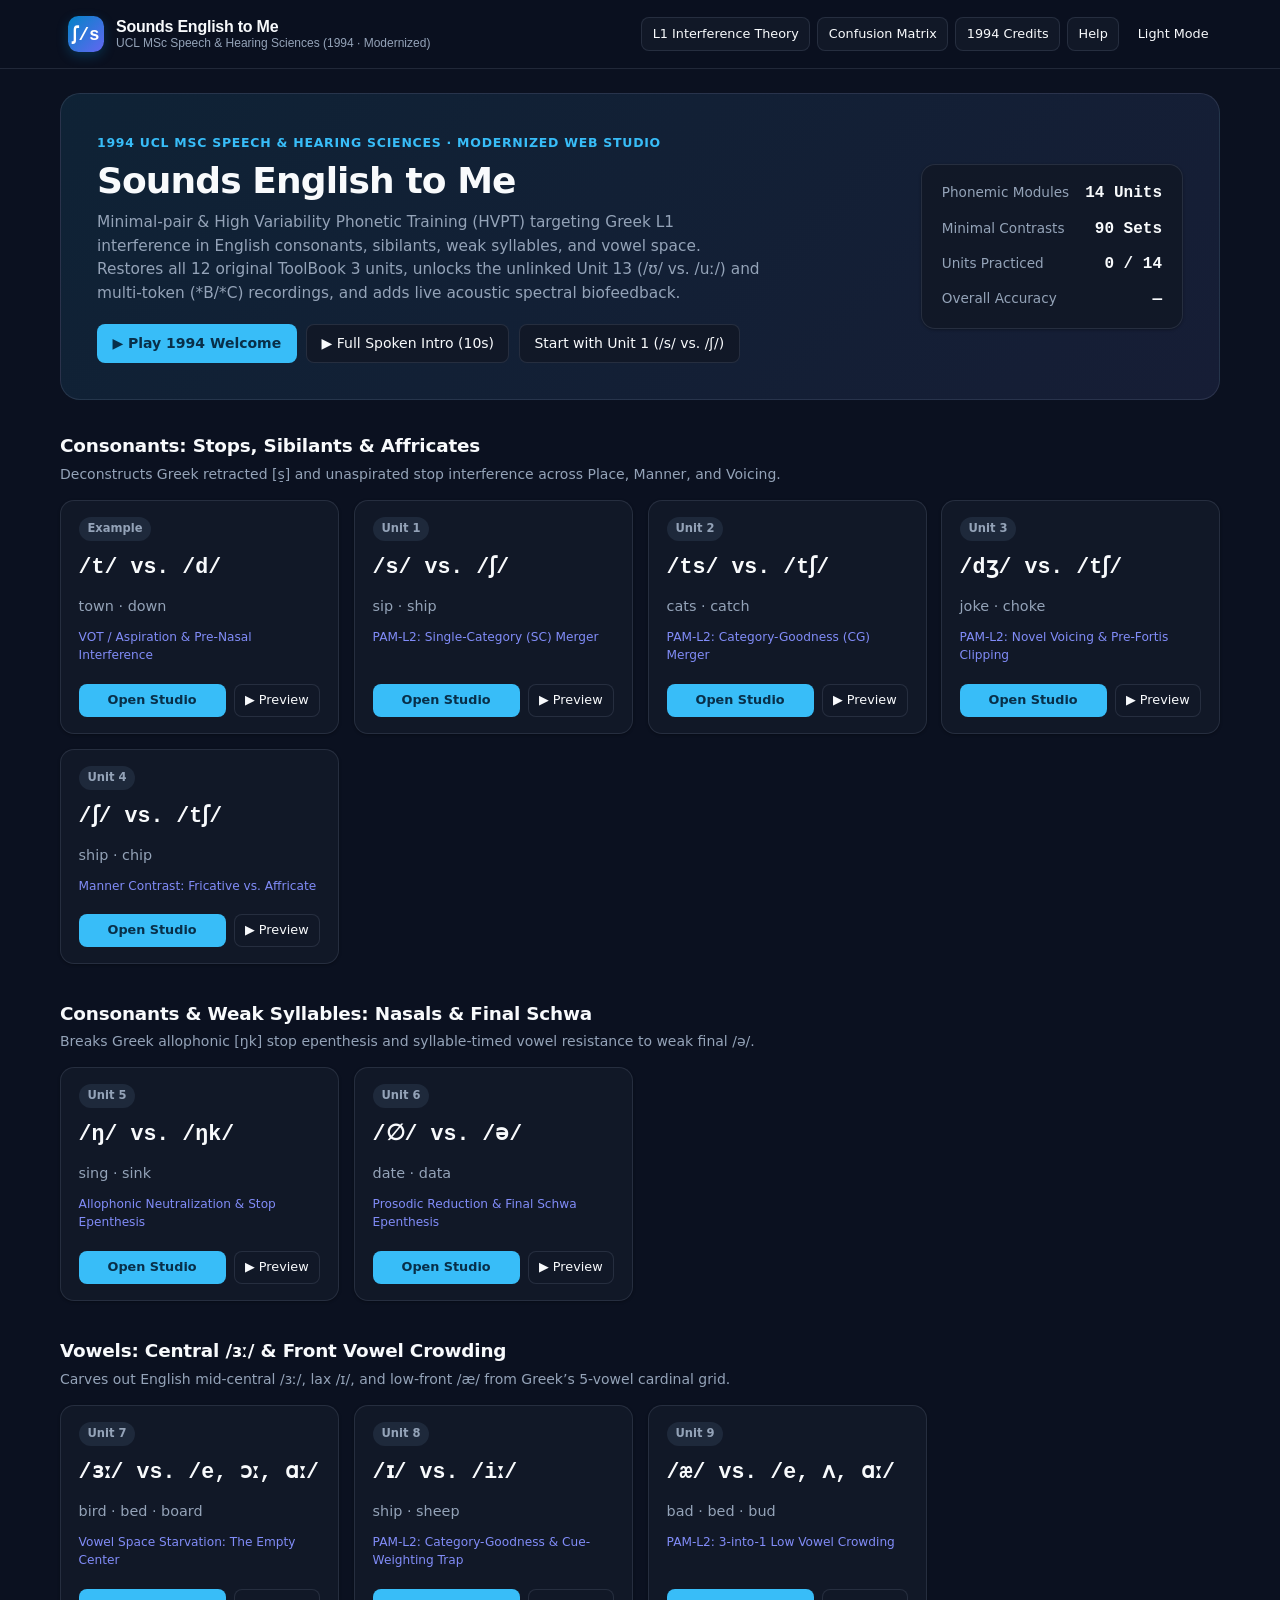
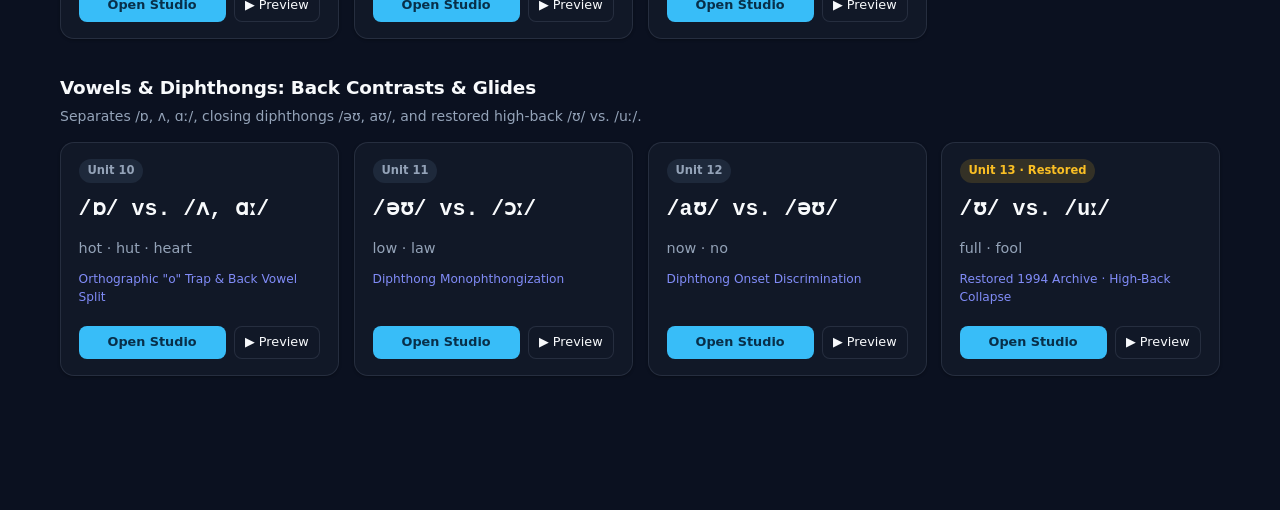
==== index.html @ 817ce09b "Initial commit: Modernize 1994 Sounds English to Me ToolBook 3 app" ====
<!DOCTYPE html>
<html lang="en" data-theme="dark">
<head>
  <meta charset="UTF-8" />
  <meta name="viewport" content="width=device-width, initial-scale=1.0" />
  <title>Sounds English to Me — Phonetic Minimal-Pair Studio</title>
  <meta
    name="description"
    content="Modernized 1994 UCL MSc Speech & Hearing Sciences minimal-pair phonetic training app for Greek learners of English, featuring HVPT drills and live spectral biofeedback."
  />
  <meta name="theme-color" content="#0b1120" />
  <link rel="manifest" href="./manifest.webmanifest" />
  <link rel="stylesheet" href="./styles.css" />
</head>
<body>
  <header class="app-header">
    <div class="header-inner">
      <button class="brand-btn" id="btn-home" title="Return to Contents">
        <span class="brand-mark" aria-hidden="true">ʃ/s</span>
        <span>
          <span class="brand-title">Sounds English to Me</span>
          <span class="brand-sub">UCL MSc Speech &amp; Hearing Sciences (1994 · Modernized)</span>
        </span>
      </button>

      <nav class="header-actions" aria-label="Application utilities">
        <button class="btn btn-sm" id="btn-open-theory">L1 Interference Theory</button>
        <button class="btn btn-sm" id="btn-open-stats">Confusion Matrix</button>
        <button class="btn btn-sm" id="btn-open-credits">1994 Credits</button>
        <button class="btn btn-sm" id="btn-open-help">Help</button>
        <button class="btn btn-sm btn-ghost" id="btn-theme">Light Mode</button>
      </nav>
    </div>
  </header>

  <main id="app-main" class="main-shell" tabindex="-1"></main>

  <div id="live-announcer" class="sr-only" aria-live="polite"></div>

  <aside id="coach-toast" class="coach-toast" hidden aria-live="polite">
    <div id="coach-toast-text"></div>
    <button class="btn btn-sm btn-ghost" id="btn-dismiss-coach" aria-label="Dismiss tip">✕</button>
  </aside>

  <!-- 1994 Credits & Provenance Dialog -->
  <dialog id="credits-dialog" class="app-dialog" aria-labelledby="credits-title">
    <div class="dialog-head">
      <h2 id="credits-title">1994 Credits &amp; UCL MSc Provenance</h2>
      <form method="dialog">
        <button class="btn btn-sm btn-ghost" aria-label="Close credits">✕ Close</button>
      </form>
    </div>
    <div class="dialog-body" id="credits-content"></div>
  </dialog>

  <!-- L1 Greek Interference & HVPT Theory Dialog -->
  <dialog id="theory-dialog" class="app-dialog" aria-labelledby="theory-title">
    <div class="dialog-head">
      <h2 id="theory-title">Mother Tongue (L1) Interference &amp; HVPT Theory</h2>
      <form method="dialog">
        <button class="btn btn-sm btn-ghost" aria-label="Close theory guide">✕ Close</button>
      </form>
    </div>
    <div class="dialog-body">
      <p style="margin:0;">
        Adult L2 learners perceive foreign speech through the phonological grid of their native language (L1).
        Modern Greek has a symmetrical <strong>5-vowel system (/i, e, a, o, u/)</strong> and <strong>15 consonants</strong>,
        whereas Southern British English (RP) has <strong>20 vowels and 24 consonants</strong>.
      </p>

      <div class="interference-box is-trap">
        <h4>1. Single-Category Merger: Why Greek Merges "Sea" and "She" (PAM-L2)</h4>
        <p>
          Standard Modern Greek has no postalveolar /ʃ/. Because Greek /s/ has no postalveolar competitor,
          it is articulated as a retracted [s̠] with a spectral peak around 4.2–5.5 kHz—sitting right in the
          acoustic middle between sharp English /s/ (6–8 kHz) and lip-rounded /ʃ/ (2.5–3.8 kHz).
          Both English sounds fall inside one Greek perceptual magnet.
        </p>
      </div>

      <div class="interference-box">
        <h4>2. Vowel Space Starvation &amp; "Empty Center"</h4>
        <p>
          Greek lacks central vowels (/ɜː, ə, ʌ/), tense/lax pairs (/ɪ–iː/, /ʊ–uː/), and open-front /æ/.
          English /ɜː/ ("bird") scatters toward Greek /e, o, a/, while /æ, ʌ, ɑː/ crowd into Greek /a/.
        </p>
      </div>

      <div class="interference-box is-tip">
        <h4>3. How This Modern Studio Breaks L1 Magnets (SLM-r &amp; HVPT)</h4>
        <p>
          <strong>Cross-Token Testing:</strong> Uses alternate 1994 recordings (*B.WAV, *C.WAV) so you learn
          abstract phoneme categories rather than memorizing one audio clip.<br />
          <strong>Immediate Contrastive Replay:</strong> Mistakes trigger side-by-side playback within echoic memory.<br />
          <strong>Spectral Biofeedback:</strong> Real-time FFT &amp; spectral centroid metering lets your eyes see
          acoustic cues (like 3 kHz vs. 7 kHz sibilants) while your ear recalibrates.
        </p>
      </div>
    </div>
  </dialog>

  <!-- Confusion Matrix & Progress Dialog -->
  <dialog id="stats-dialog" class="app-dialog" aria-labelledby="stats-title">
    <div class="dialog-head">
      <h2 id="stats-title">Perceptual Confusion Matrix &amp; Progress</h2>
      <div style="display:flex; gap:0.5rem;">
        <button class="btn btn-sm" id="btn-reset-stats">Reset Stats</button>
        <form method="dialog">
          <button class="btn btn-sm btn-ghost" aria-label="Close stats">✕ Close</button>
        </form>
      </div>
    </div>
    <div class="dialog-body" id="stats-body"></div>
  </dialog>

  <!-- Help Dialog -->
  <dialog id="help-dialog" class="app-dialog" aria-labelledby="help-title">
    <div class="dialog-head">
      <h2 id="help-title">How to Use This Studio</h2>
      <form method="dialog">
        <button class="btn btn-sm btn-ghost" aria-label="Close help">✕ Close</button>
      </form>
    </div>
    <div class="dialog-body">
      <p style="margin:0;">
        In the original 1994 ToolBook 3 guide: <em>"Click on any WORD button to listen to it or on a PLUS (+) button to hear a pair of words. Try to repeat what you are hearing."</em>
      </p>
      <ul style="margin:0; padding-left:1.25rem; display:grid; gap:0.4rem; font-size:0.9rem;">
        <li><strong>1. Explore &amp; Contrast:</strong> Listen to individual words, click <strong>+</strong> for immediate minimal-pair playback, and inspect <em>Token B / Token C</em> alternate recordings where available.</li>
        <li><strong>2. Identification Test:</strong> Hear a target word and click the matching word (shortcuts: <kbd>1</kbd>, <kbd>2</kbd>, <kbd>3</kbd>, and <kbd>R</kbd> to replay).</li>
        <li><strong>3. AX Same / Different:</strong> Judge whether two tokens belong to the same phonemic word or contrasting words (shortcuts: <kbd>1</kbd>/<kbd>S</kbd> for Same, <kbd>2</kbd>/<kbd>D</kbd> for Different).</li>
        <li><strong>4. Record &amp; Compare:</strong> Record your own pronunciation and compare it on the Spectrum Meter and via sequential <em>Native → You → Native</em> playback.</li>
      </ul>
      <div>
        <button class="btn btn-sm" id="btn-play-okey">▶ Play 1994 Help "OK" Button (OKEY.WAV)</button>
      </div>
    </div>
  </dialog>

  <script type="module" src="./js/app.js"></script>
</body>
</html>
---- styles.css ----
/* ==========================================================================
   Sounds English to Me — Modern Phonetics & Speech Science Studio Stylesheet
   Applies GoogleChrome/modern-web-guidance primitives:
   - color-scheme + light-dark()
   - Native <dialog> & [popover] with @starting-style + allow-discrete
   - @container queries & :has() state selectors
   - View Transitions API
   ========================================================================== */

:root {
  color-scheme: dark light;

  --bg-canvas: light-dark(#f4f6fb, #0b1120);
  --bg-surface: light-dark(#ffffff, #111827);
  --bg-elevated: light-dark(#eef2f9, #1e293b);
  --bg-subtle: light-dark(#f8fafc, #0f172a);
  --border-subtle: light-dark(rgba(15, 23, 42, 0.10), rgba(148, 163, 184, 0.16));
  --border-strong: light-dark(rgba(15, 23, 42, 0.20), rgba(148, 163, 184, 0.30));

  --text-primary: light-dark(#0f172a, #f8fafc);
  --text-secondary: light-dark(#475569, #94a3b8);
  --text-muted: light-dark(#64748b, #64748b);

  --accent-primary: light-dark(#0284c7, #38bdf8);
  --accent-primary-soft: light-dark(rgba(2, 132, 199, 0.10), rgba(56, 189, 248, 0.14));
  --accent-secondary: light-dark(#6366f1, #818cf8);
  --accent-success: light-dark(#059669, #34d399);
  --accent-success-soft: light-dark(rgba(5, 150, 105, 0.12), rgba(52, 211, 153, 0.16));
  --accent-warn: light-dark(#d97706, #fbbf24);
  --accent-warn-soft: light-dark(rgba(217, 119, 6, 0.12), rgba(251, 191, 36, 0.15));
  --accent-danger: light-dark(#dc2626, #fb7185);
  --accent-danger-soft: light-dark(rgba(220, 38, 38, 0.12), rgba(251, 113, 133, 0.16));

  --radius-sm: 0.5rem;
  --radius-md: 0.875rem;
  --radius-lg: 1.25rem;
  --shadow-sm: 0 1px 3px light-dark(rgba(15, 23, 42, 0.06), rgba(0, 0, 0, 0.3));
  --shadow-md: 0 10px 30px -10px light-dark(rgba(15, 23, 42, 0.12), rgba(0, 0, 0, 0.5));

  --font-sans: 'Inter', 'Segoe UI', system-ui, -apple-system, sans-serif;
  --font-mono: 'JetBrains Mono', 'Cascadia Code', ui-monospace, monospace;
}

:root[data-theme='dark'] {
  color-scheme: dark;
}

:root[data-theme='light'] {
  color-scheme: light;
}

*,
*::before,
*::after {
  box-sizing: border-box;
}

html,
body {
  margin: 0;
  padding: 0;
  min-height: 100dvh;
  background: var(--bg-canvas);
  color: var(--text-primary);
  font-family: var(--font-sans);
  line-height: 1.55;
  -webkit-font-smoothing: antialiased;
}

/* View Transitions API */
@media (prefers-reduced-motion: no-preference) {
  ::view-transition-old(root) {
    animation: fade-out 160ms ease-out;
  }

  ::view-transition-new(root) {
    animation: fade-in 200ms ease-in;
  }
}

@keyframes fade-out {
  from {
    opacity: 1;
    transform: translateY(0);
  }

  to {
    opacity: 0;
    transform: translateY(4px);
  }
}

@keyframes fade-in {
  from {
    opacity: 0;
    transform: translateY(4px);
  }

  to {
    opacity: 1;
    transform: translateY(0);
  }
}

/* Top Application Header */
.app-header {
  position: sticky;
  top: 0;
  z-index: 20;
  backdrop-filter: blur(14px);
  background: light-dark(rgba(255, 255, 255, 0.85), rgba(11, 17, 32, 0.85));
  border-bottom: 1px solid var(--border-subtle);
}

.header-inner {
  max-width: 1200px;
  margin-inline: auto;
  padding: 0.75rem 1.25rem;
  display: flex;
  flex-wrap: wrap;
  align-items: center;
  justify-content: space-between;
  gap: 0.75rem;
}

.brand-btn {
  display: flex;
  align-items: center;
  gap: 0.75rem;
  background: none;
  border: none;
  padding: 0.25rem 0.5rem;
  border-radius: var(--radius-sm);
  color: inherit;
  cursor: pointer;
  text-align: left;
  transition: background-color 150ms ease;

  &:hover {
    background: var(--bg-elevated);
  }
}

.brand-mark {
  width: 2.25rem;
  height: 2.25rem;
  border-radius: 0.65rem;
  display: grid;
  place-items: center;
  font-family: var(--font-mono);
  font-weight: 700;
  font-size: 1.1rem;
  color: #fff;
  background: linear-gradient(135deg, #0284c7, #6366f1);
  box-shadow: 0 4px 12px rgba(2, 132, 199, 0.28);
}

.brand-title {
  display: block;
  font-size: 1rem;
  font-weight: 700;
  letter-spacing: -0.015em;
}

.brand-sub {
  display: block;
  font-size: 0.75rem;
  color: var(--text-secondary);
}

.header-actions {
  display: flex;
  flex-wrap: wrap;
  align-items: center;
  gap: 0.45rem;
}

/* Buttons */
.btn {
  display: inline-flex;
  align-items: center;
  justify-content: center;
  gap: 0.45rem;
  padding: 0.5rem 0.9rem;
  border-radius: var(--radius-sm);
  border: 1px solid var(--border-subtle);
  background: var(--bg-surface);
  color: var(--text-primary);
  font: inherit;
  font-size: 0.875rem;
  font-weight: 500;
  cursor: pointer;
  transition: background-color 140ms ease, border-color 140ms ease, transform 100ms ease;

  &:hover:not(:disabled) {
    background: var(--bg-elevated);
    border-color: var(--border-strong);
  }

  &:active:not(:disabled) {
    transform: translateY(1px);
  }

  &:disabled {
    opacity: 0.45;
    cursor: not-allowed;
  }

  &:focus-visible {
    outline: 2px solid var(--accent-primary);
    outline-offset: 2px;
  }
}

.btn-primary {
  background: var(--accent-primary);
  border-color: transparent;
  color: light-dark(#ffffff, #082f49);
  font-weight: 600;

  &:hover:not(:disabled) {
    background: light-dark(#0369a1, #7dd3fc);
    border-color: transparent;
  }
}

.btn-ghost {
  background: transparent;
  border-color: transparent;

  &:hover:not(:disabled) {
    background: var(--bg-elevated);
    border-color: var(--border-subtle);
  }
}

.btn-sm {
  padding: 0.35rem 0.65rem;
  font-size: 0.8rem;
}

.btn-pill {
  border-radius: 999px;
}

/* Main Container */
.main-shell {
  max-width: 1200px;
  margin-inline: auto;
  padding: 1.5rem 1.25rem 4rem;
}

/* Hero Banner on Contents View */
.hero-card {
  background: linear-gradient(135deg,
      light-dark(rgba(2, 132, 199, 0.08), rgba(56, 189, 248, 0.10)),
      light-dark(rgba(99, 102, 241, 0.08), rgba(129, 140, 248, 0.10)));
  border: 1px solid var(--border-subtle);
  border-radius: var(--radius-lg);
  padding: clamp(1.25rem, 3vw, 2.25rem);
  margin-bottom: 2rem;
  display: grid;
  grid-template-columns: 1fr auto;
  gap: 1.5rem;
  align-items: center;

  @media (max-width: 780px) {
    grid-template-columns: 1fr;
  }
}

.hero-eyebrow {
  display: inline-flex;
  align-items: center;
  gap: 0.5rem;
  font-size: 0.78rem;
  font-weight: 600;
  text-transform: uppercase;
  letter-spacing: 0.06em;
  color: var(--accent-primary);
  margin-bottom: 0.5rem;
}

.hero-title {
  margin: 0 0 0.5rem;
  font-size: clamp(1.5rem, 3vw, 2.25rem);
  line-height: 1.18;
  letter-spacing: -0.025em;
}

.hero-desc {
  margin: 0 0 1.1rem;
  color: var(--text-secondary);
  max-width: 68ch;
  font-size: 0.96rem;
}

.hero-controls {
  display: flex;
  flex-wrap: wrap;
  gap: 0.6rem;
}

.hero-stats-box {
  background: var(--bg-surface);
  border: 1px solid var(--border-subtle);
  border-radius: var(--radius-md);
  padding: 1rem 1.25rem;
  min-width: 220px;
  display: grid;
  gap: 0.65rem;
  box-shadow: var(--shadow-sm);
}

.stat-line {
  display: flex;
  justify-content: space-between;
  align-items: baseline;
  gap: 1rem;
  font-size: 0.85rem;
  color: var(--text-secondary);

  strong {
    font-family: var(--font-mono);
    font-size: 1rem;
    color: var(--text-primary);
  }
}

/* Category Sections & Unit Cards (@container) */
.category-section {
  margin-bottom: 2.25rem;
}

.category-header {
  margin-bottom: 0.9rem;

  h2 {
    margin: 0 0 0.2rem;
    font-size: 1.15rem;
    letter-spacing: -0.01em;
  }

  p {
    margin: 0;
    font-size: 0.875rem;
    color: var(--text-secondary);
  }
}

.unit-grid {
  display: grid;
  grid-template-columns: repeat(auto-fill, minmax(265px, 1fr));
  gap: 0.95rem;
}

.unit-card {
  container-type: inline-size;
  background: var(--bg-surface);
  border: 1px solid var(--border-subtle);
  border-radius: var(--radius-md);
  padding: 1rem 1.1rem;
  display: flex;
  flex-direction: column;
  gap: 0.65rem;
  box-shadow: var(--shadow-sm);
  transition: transform 140ms ease, border-color 140ms ease, box-shadow 140ms ease;

  &:hover {
    transform: translateY(-2px);
    border-color: var(--accent-primary);
    box-shadow: var(--shadow-md);
  }

  &:has(.is-playing) {
    border-color: var(--accent-primary);
    background: linear-gradient(180deg, var(--accent-primary-soft), var(--bg-surface));
  }
}

.unit-card-top {
  display: flex;
  justify-content: space-between;
  align-items: center;
  gap: 0.5rem;
}

.unit-badge {
  display: inline-flex;
  align-items: center;
  gap: 0.35rem;
  padding: 0.18rem 0.55rem;
  border-radius: 999px;
  font-size: 0.72rem;
  font-weight: 600;
  background: var(--bg-elevated);
  color: var(--text-secondary);
}

.unit-badge.is-restored {
  background: var(--accent-warn-soft);
  color: var(--accent-warn);
}

.unit-accuracy-pill {
  font-family: var(--font-mono);
  font-size: 0.72rem;
  font-weight: 600;
  color: var(--accent-success);
}

.unit-ipa {
  margin: 0;
  font-family: var(--font-mono);
  font-size: 1.35rem;
  font-weight: 700;
  color: var(--text-primary);
}

.unit-exemplar {
  margin: 0;
  font-size: 0.9rem;
  color: var(--text-secondary);
}

.unit-pam {
  margin: 0;
  font-size: 0.76rem;
  color: var(--accent-secondary);
  font-weight: 500;
}

.unit-card-actions {
  margin-top: auto;
  padding-top: 0.5rem;
  display: flex;
  gap: 0.5rem;
}

.unit-card-actions .btn:first-child {
  flex: 1;
}

/* ==========================================================================
   Unit Practice Studio View
   ========================================================================== */

.studio-topbar {
  display: flex;
  flex-wrap: wrap;
  align-items: center;
  justify-content: space-between;
  gap: 0.75rem;
  margin-bottom: 1.25rem;
}

.studio-nav-group {
  display: flex;
  align-items: center;
  gap: 0.5rem;
}

.studio-header-card {
  background: var(--bg-surface);
  border: 1px solid var(--border-subtle);
  border-radius: var(--radius-lg);
  padding: 1.25rem 1.4rem;
  margin-bottom: 1.25rem;
  box-shadow: var(--shadow-sm);
}

.studio-title-row {
  display: flex;
  flex-wrap: wrap;
  align-items: center;
  justify-content: space-between;
  gap: 1rem;
  margin-bottom: 0.9rem;
}

.studio-title {
  margin: 0;
  font-size: clamp(1.35rem, 2.5vw, 1.85rem);
  display: flex;
  flex-wrap: wrap;
  align-items: center;
  gap: 0.65rem;

  .ipa-title {
    font-family: var(--font-mono);
    color: var(--accent-primary);
  }
}

.phoneme-pills {
  display: flex;
  flex-wrap: wrap;
  gap: 0.55rem;
  margin-bottom: 1rem;
}

.phoneme-chip {
  display: inline-flex;
  align-items: center;
  gap: 0.5rem;
  padding: 0.45rem 0.8rem;
  border-radius: var(--radius-sm);
  border: 1px solid var(--border-subtle);
  background: var(--bg-elevated);
  color: var(--text-primary);
  font: inherit;
  font-size: 0.84rem;
  cursor: pointer;

  &:hover {
    border-color: var(--accent-primary);
  }

  .chip-ipa {
    font-family: var(--font-mono);
    font-weight: 700;
    color: var(--accent-primary);
  }

  .chip-hz {
    font-family: var(--font-mono);
    font-size: 0.74rem;
    color: var(--text-secondary);
  }
}

/* L1 Greek Interference Coaching Drawer */
.interference-panel {
  border-top: 1px solid var(--border-subtle);
  padding-top: 0.9rem;
  display: grid;
  grid-template-columns: repeat(auto-fit, minmax(240px, 1fr));
  gap: 0.85rem;
}

.interference-box {
  background: var(--bg-subtle);
  border: 1px solid var(--border-subtle);
  border-radius: var(--radius-sm);
  padding: 0.75rem 0.9rem;

  h4 {
    margin: 0 0 0.25rem;
    font-size: 0.75rem;
    text-transform: uppercase;
    letter-spacing: 0.05em;
    color: var(--accent-primary);
  }

  p {
    margin: 0;
    font-size: 0.85rem;
    color: var(--text-secondary);
  }
}

.interference-box.is-tip h4 {
  color: var(--accent-success);
}

.interference-box.is-trap h4 {
  color: var(--accent-warn);
}

/* Mode Tabs */
.mode-tabs {
  display: flex;
  flex-wrap: wrap;
  gap: 0.45rem;
  margin-bottom: 1.25rem;
  padding: 0.35rem;
  background: var(--bg-surface);
  border: 1px solid var(--border-subtle);
  border-radius: var(--radius-md);
}

.mode-tab {
  flex: 1 1 160px;
  padding: 0.6rem 0.9rem;
  border: none;
  border-radius: var(--radius-sm);
  background: transparent;
  color: var(--text-secondary);
  font: inherit;
  font-size: 0.88rem;
  font-weight: 600;
  cursor: pointer;
  display: inline-flex;
  align-items: center;
  justify-content: center;
  gap: 0.45rem;
  transition: background-color 140ms ease, color 140ms ease;

  &:hover {
    color: var(--text-primary);
    background: var(--bg-elevated);
  }

  &[aria-selected='true'] {
    background: var(--accent-primary);
    color: light-dark(#ffffff, #082f49);
  }
}

/* Studio Workspace Layout (Drills + Live Spectrum Biofeedback) */
.studio-workspace {
  display: grid;
  grid-template-columns: 1.45fr 1fr;
  gap: 1.25rem;
  align-items: start;

  @media (max-width: 960px) {
    grid-template-columns: 1fr;
  }
}

.studio-panel {
  background: var(--bg-surface);
  border: 1px solid var(--border-subtle);
  border-radius: var(--radius-lg);
  padding: 1.25rem;
  box-shadow: var(--shadow-sm);
}

/* Subgroup Tabs (for multi-contrast Units 7, 9, 10) */
.subgroup-bar {
  display: flex;
  flex-wrap: wrap;
  align-items: center;
  justify-content: space-between;
  gap: 0.6rem;
  margin-bottom: 1rem;
}

.subgroup-pills {
  display: flex;
  flex-wrap: wrap;
  gap: 0.4rem;
}

.subgroup-pill {
  padding: 0.35rem 0.7rem;
  border-radius: 999px;
  border: 1px solid var(--border-subtle);
  background: var(--bg-elevated);
  color: var(--text-secondary);
  font: inherit;
  font-size: 0.8rem;
  font-weight: 600;
  cursor: pointer;

  &[aria-pressed='true'] {
    background: var(--accent-primary-soft);
    border-color: var(--accent-primary);
    color: var(--accent-primary);
  }
}

/* Pair / Triplet Explorer Rows */
.pairs-list {
  display: flex;
  flex-direction: column;
  gap: 0.75rem;
}

.pair-row {
  container-type: inline-size;
  display: grid;
  grid-template-columns: 1fr auto 1fr;
  gap: 0.6rem;
  align-items: stretch;
  padding: 0.6rem;
  border-radius: var(--radius-md);
  background: var(--bg-subtle);
  border: 1px solid var(--border-subtle);
  transition: border-color 140ms ease, background-color 140ms ease;

  &.is-triplet {
    grid-template-columns: 1fr 1fr 1fr auto;
  }

  &:has(.is-playing) {
    border-color: var(--accent-primary);
    background: var(--accent-primary-soft);
  }

  @container (max-width: 500px) {
    grid-template-columns: 1fr;

    &.is-triplet {
      grid-template-columns: 1fr;
    }
  }
}

.word-card {
  display: flex;
  flex-direction: column;
  gap: 0.35rem;
}

.word-btn {
  width: 100%;
  padding: 0.75rem 0.9rem;
  border-radius: var(--radius-sm);
  border: 1px solid var(--border-subtle);
  background: var(--bg-surface);
  color: var(--text-primary);
  cursor: pointer;
  display: flex;
  align-items: center;
  justify-content: space-between;
  gap: 0.5rem;
  text-align: left;
  transition: border-color 130ms ease, background-color 130ms ease, transform 90ms ease;

  &:hover {
    border-color: var(--accent-primary);
  }

  &.is-playing {
    border-color: var(--accent-primary);
    background: var(--accent-primary-soft);
    box-shadow: 0 0 0 2px var(--accent-primary-soft);
  }

  .word-text {
    font-size: 1.08rem;
    font-weight: 700;
  }

  .word-ipa {
    font-family: var(--font-mono);
    font-size: 0.85rem;
    color: var(--text-secondary);
  }
}

.token-row {
  display: flex;
  flex-wrap: wrap;
  gap: 0.3rem;
  padding-inline: 0.15rem;
}

.token-chip {
  font-family: var(--font-mono);
  font-size: 0.68rem;
  padding: 0.12rem 0.45rem;
  border-radius: 999px;
  border: 1px solid var(--border-subtle);
  background: var(--bg-surface);
  color: var(--text-secondary);
  cursor: pointer;

  &:hover,
  &.is-playing {
    border-color: var(--accent-secondary);
    color: var(--accent-secondary);
  }
}

.plus-contrast-btn {
  align-self: center;
  min-width: 2.8rem;
  height: 2.8rem;
  border-radius: 999px;
  border: 1px solid var(--border-strong);
  background: var(--bg-surface);
  color: var(--accent-primary);
  font-size: 1.2rem;
  font-weight: 700;
  cursor: pointer;
  display: grid;
  place-items: center;
  transition: background-color 140ms ease, transform 120ms ease;

  &:hover {
    background: var(--accent-primary);
    color: #fff;
    transform: scale(1.06);
  }

  &.is-playing {
    background: var(--accent-primary);
    color: #fff;
  }
}

/* Live Spectrum Biofeedback Card */
.biofeedback-card {
  position: sticky;
  top: 5rem;
}

.biofeedback-header {
  display: flex;
  justify-content: space-between;
  align-items: center;
  gap: 0.5rem;
  margin-bottom: 0.65rem;

  h3 {
    margin: 0;
    font-size: 0.98rem;
  }
}

.centroid-readout {
  font-family: var(--font-mono);
  font-size: 0.82rem;
  font-weight: 700;
  padding: 0.2rem 0.55rem;
  border-radius: 999px;
  background: var(--accent-warn-soft);
  color: var(--accent-warn);
}

.spectrum-canvas {
  width: 100%;
  height: 195px;
  display: block;
  border-radius: var(--radius-md);
  background: #090e1a;
  border: 1px solid var(--border-subtle);
}

.biofeedback-caption {
  margin: 0.65rem 0 0;
  font-size: 0.8rem;
  color: var(--text-secondary);
}

/* Quiz & AX Discrimination Views */
.quiz-stage {
  display: flex;
  flex-direction: column;
  gap: 1.1rem;
}

.quiz-meta-bar {
  display: flex;
  flex-wrap: wrap;
  justify-content: space-between;
  align-items: center;
  gap: 0.75rem;
  padding: 0.65rem 0.9rem;
  border-radius: var(--radius-sm);
  background: var(--bg-subtle);
  border: 1px solid var(--border-subtle);
  font-size: 0.84rem;

  .mono {
    font-family: var(--font-mono);
    font-weight: 700;
  }
}

.quiz-prompt-box {
  text-align: center;
  padding: 1.1rem;
  border-radius: var(--radius-md);
  background: var(--bg-subtle);
  border: 1px solid var(--border-subtle);

  h3 {
    margin: 0 0 0.45rem;
    font-size: 1.1rem;
  }

  p {
    margin: 0 0 0.9rem;
    font-size: 0.85rem;
    color: var(--text-secondary);
  }
}

.quiz-options-grid {
  display: grid;
  grid-template-columns: repeat(auto-fit, minmax(150px, 1fr));
  gap: 0.75rem;
}

.quiz-option-btn {
  padding: 1.05rem 1rem;
  border-radius: var(--radius-md);
  border: 2px solid var(--border-subtle);
  background: var(--bg-surface);
  color: var(--text-primary);
  cursor: pointer;
  display: flex;
  flex-direction: column;
  align-items: center;
  gap: 0.25rem;
  transition: border-color 140ms ease, background-color 140ms ease, transform 100ms ease;

  &:hover:not(:disabled) {
    border-color: var(--accent-primary);
    transform: translateY(-1px);
  }

  .opt-word {
    font-size: 1.2rem;
    font-weight: 700;
  }

  .opt-ipa {
    font-family: var(--font-mono);
    font-size: 0.84rem;
    color: var(--text-secondary);
  }

  &[data-state='correct'] {
    border-color: var(--accent-success);
    background: var(--accent-success-soft);
  }

  &[data-state='wrong'] {
    border-color: var(--accent-danger);
    background: var(--accent-danger-soft);
  }
}

.feedback-banner {
  padding: 0.9rem 1rem;
  border-radius: var(--radius-md);
  border: 1px solid var(--border-subtle);
  background: var(--bg-elevated);
  display: flex;
  flex-wrap: wrap;
  align-items: center;
  justify-content: space-between;
  gap: 0.75rem;

  &.is-correct {
    border-color: var(--accent-success);
    background: var(--accent-success-soft);
  }

  &.is-wrong {
    border-color: var(--accent-danger);
    background: var(--accent-danger-soft);
  }
}

/* Record & Compare Lab */
.record-lab {
  display: flex;
  flex-direction: column;
  gap: 1rem;
}

.record-controls {
  display: flex;
  flex-wrap: wrap;
  gap: 0.6rem;
  align-items: center;
}

.btn-record-active {
  background: var(--accent-danger);
  border-color: transparent;
  color: #fff;
  animation: pulse-rec 1.1s infinite ease-in-out;
}

@keyframes pulse-rec {

  0%,
  100% {
    box-shadow: 0 0 0 0 rgba(244, 63, 94, 0.45);
  }

  50% {
    box-shadow: 0 0 0 8px rgba(244, 63, 94, 0);
  }
}

/* Native <dialog> Modals with @starting-style */
dialog.app-dialog {
  margin: auto;
  width: min(740px, calc(100vw - 2rem));
  max-height: calc(100dvh - 3rem);
  border: 1px solid var(--border-strong);
  border-radius: var(--radius-lg);
  background: var(--bg-surface);
  color: var(--text-primary);
  padding: 0;
  box-shadow: var(--shadow-md);
  opacity: 0;
  transform: scale(0.97) translateY(8px);
  transition:
    opacity 180ms ease,
    transform 180ms ease,
    overlay 180ms ease allow-discrete,
    display 180ms ease allow-discrete;

  &[open] {
    opacity: 1;
    transform: scale(1) translateY(0);

    @starting-style {
      opacity: 0;
      transform: scale(0.97) translateY(8px);
    }
  }

  &::backdrop {
    background: rgba(2, 6, 23, 0.65);
    backdrop-filter: blur(4px);
    opacity: 0;
    transition:
      opacity 180ms ease,
      overlay 180ms ease allow-discrete,
      display 180ms ease allow-discrete;
  }

  &[open]::backdrop {
    opacity: 1;

    @starting-style {
      opacity: 0;
    }
  }
}

.dialog-head {
  padding: 1rem 1.35rem;
  border-bottom: 1px solid var(--border-subtle);
  display: flex;
  justify-content: space-between;
  align-items: center;
  gap: 1rem;

  h2 {
    margin: 0;
    font-size: 1.15rem;
  }
}

.dialog-body {
  padding: 1.25rem 1.35rem;
  overflow-y: auto;
  max-height: calc(100dvh - 10rem);
  display: flex;
  flex-direction: column;
  gap: 1rem;
}

.credits-quote {
  margin: 0;
  padding: 1rem 1.15rem;
  border-left: 3px solid var(--accent-primary);
  background: var(--bg-subtle);
  border-radius: 0 var(--radius-sm) var(--radius-sm) 0;
  white-space: pre-line;
  font-size: 0.92rem;
}

/* Native [popover] Tooltip / Coaching Popover */
[popover].cue-popover {
  margin: auto;
  max-width: min(440px, calc(100vw - 2rem));
  padding: 1rem 1.15rem;
  border-radius: var(--radius-md);
  border: 1px solid var(--border-strong);
  background: var(--bg-surface);
  color: var(--text-primary);
  box-shadow: var(--shadow-md);
  opacity: 0;
  transform: translateY(4px);
  transition:
    opacity 160ms ease,
    transform 160ms ease,
    overlay 160ms ease allow-discrete,
    display 160ms ease allow-discrete;

  &:popover-open {
    opacity: 1;
    transform: translateY(0);

    @starting-style {
      opacity: 0;
      transform: translateY(4px);
    }
  }
}

/* Confusion Matrix Table */
.stats-table {
  width: 100%;
  border-collapse: collapse;
  font-size: 0.85rem;

  th,
  td {
    padding: 0.55rem 0.65rem;
    border-bottom: 1px solid var(--border-subtle);
    text-align: left;
  }

  th {
    font-size: 0.75rem;
    text-transform: uppercase;
    letter-spacing: 0.04em;
    color: var(--text-secondary);
  }

  td.mono {
    font-family: var(--font-mono);
  }
}

/* Live Coach Toast (accessible tribute to 30s idle helper) */
.coach-toast {
  position: fixed;
  right: 1.25rem;
  bottom: 1.25rem;
  z-index: 30;
  max-width: 360px;
  padding: 0.85rem 1rem;
  border-radius: var(--radius-md);
  border: 1px solid var(--border-strong);
  background: var(--bg-surface);
  box-shadow: var(--shadow-md);
  display: flex;
  align-items: flex-start;
  gap: 0.75rem;
  font-size: 0.84rem;
}

.sr-only {
  position: absolute;
  width: 1px;
  height: 1px;
  overflow: hidden;
  clip: rect(0, 0, 0, 0);
  white-space: nowrap;
}

[hidden] {
  display: none !important;
}
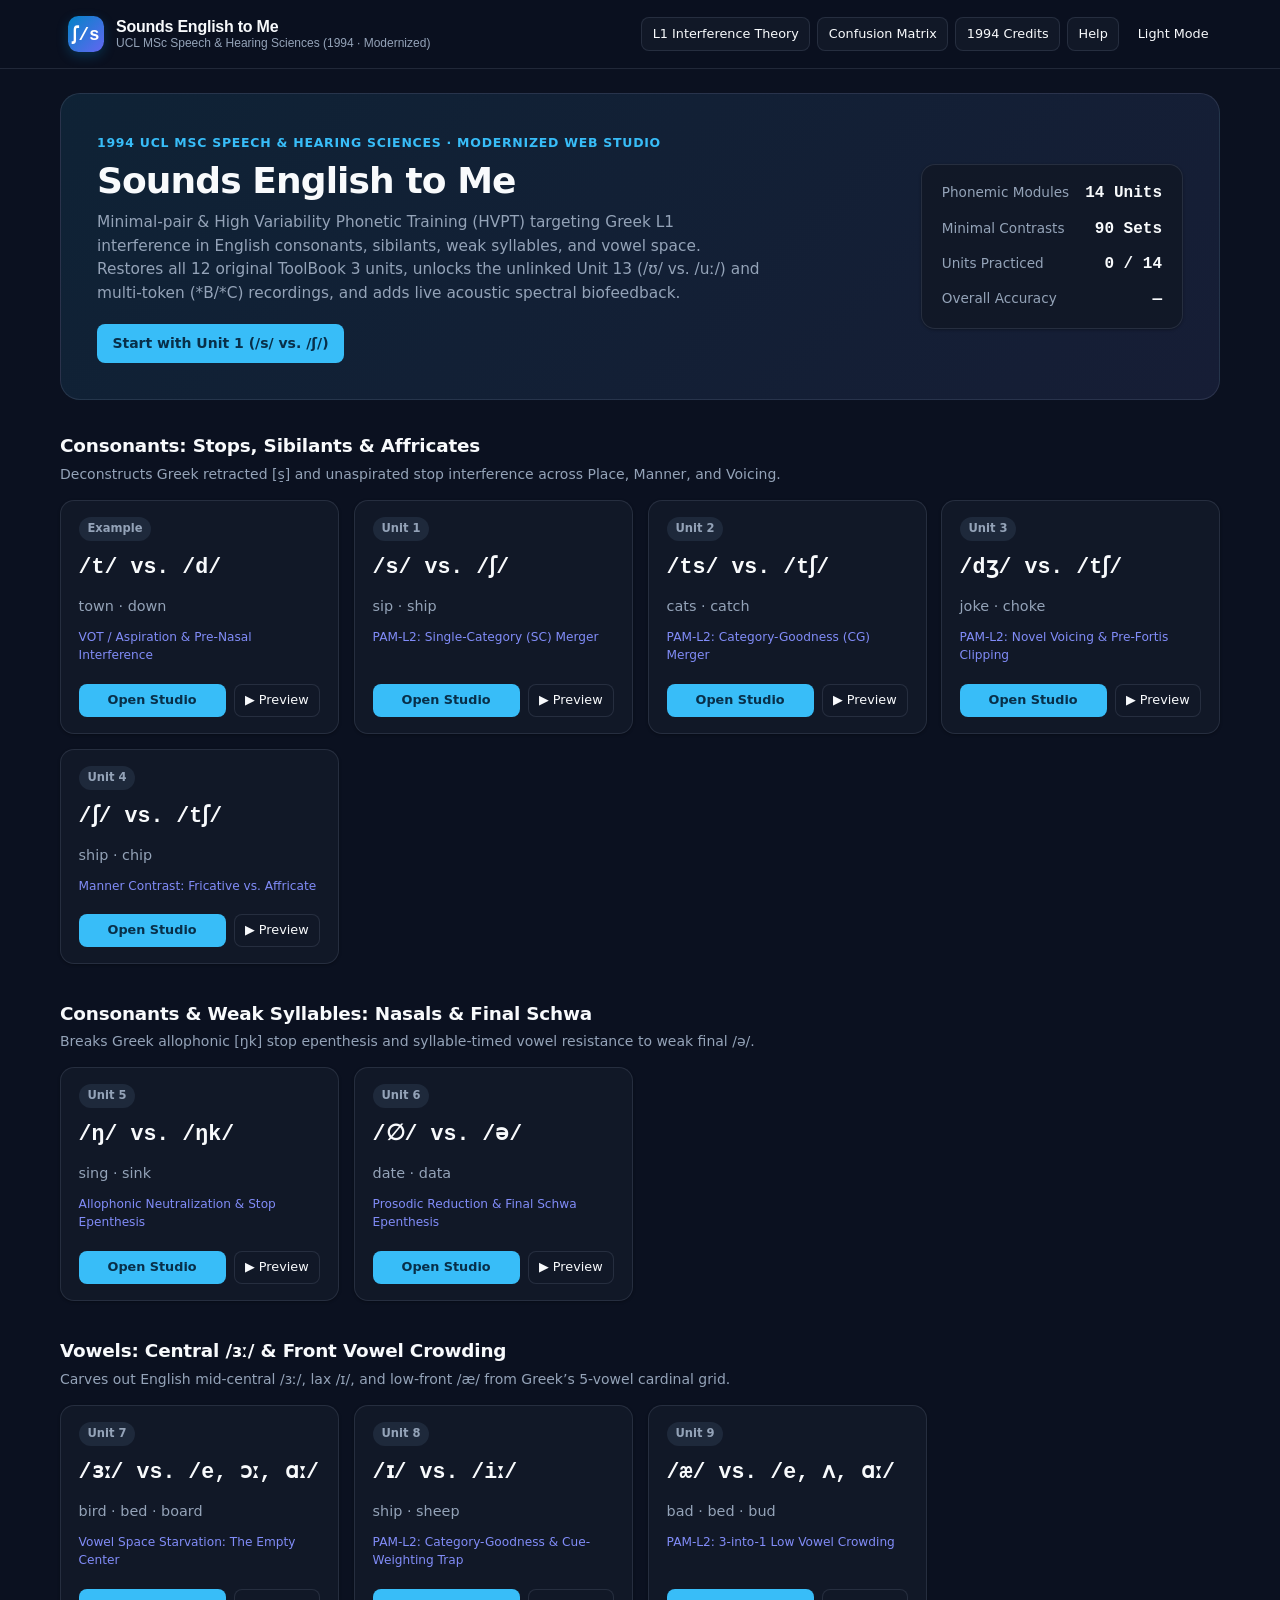
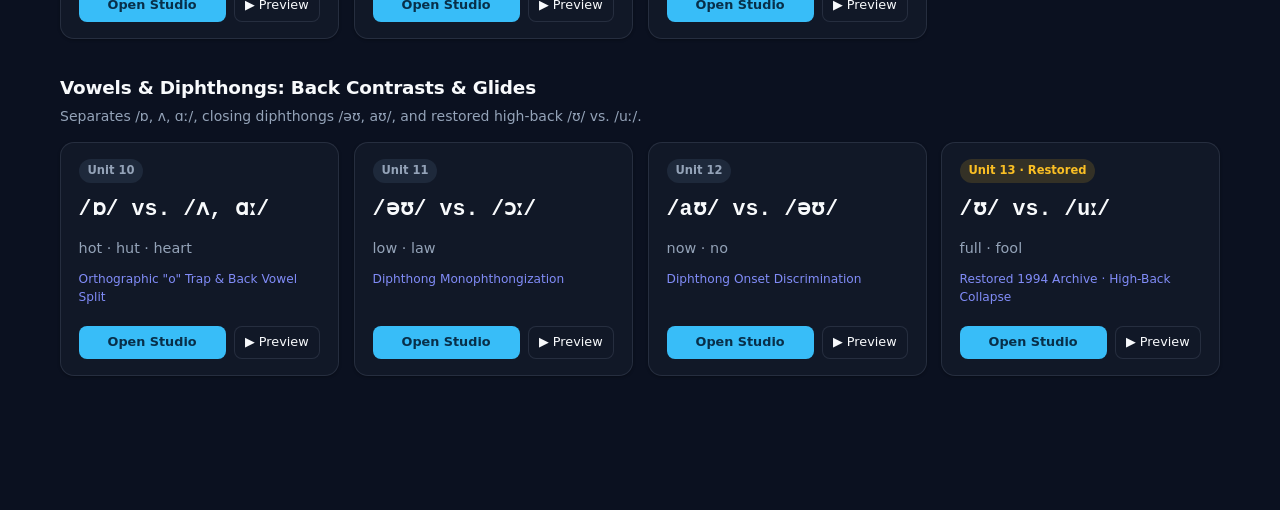
==== commit 5208f586: "Remove welcome/intro audio buttons and add explicit PWA Install App button" ====
--- a/index.html
+++ b/index.html
@@ -9,6 +9,10 @@
     content="Modernized 1994 UCL MSc Speech & Hearing Sciences minimal-pair phonetic training app for Greek learners of English, featuring HVPT drills and live spectral biofeedback."
   />
   <meta name="theme-color" content="#0b1120" />
+  <meta name="apple-mobile-web-app-capable" content="yes" />
+  <meta name="apple-mobile-web-app-status-bar-style" content="black-translucent" />
+  <link rel="icon" type="image/png" sizes="192x192" href="./icons/icon-192.png" />
+  <link rel="apple-touch-icon" sizes="180x180" href="./icons/apple-touch-icon.png" />
   <link rel="manifest" href="./manifest.webmanifest" />
   <link rel="stylesheet" href="./styles.css" />
 </head>
@@ -24,6 +28,7 @@
       </button>
 
       <nav class="header-actions" aria-label="Application utilities">
+        <button class="btn btn-sm btn-primary" id="btn-install-pwa" hidden>⬇ Install App</button>
         <button class="btn btn-sm" id="btn-open-theory">L1 Interference Theory</button>
         <button class="btn btn-sm" id="btn-open-stats">Confusion Matrix</button>
         <button class="btn btn-sm" id="btn-open-credits">1994 Credits</button>
--- a/styles.css
+++ b/styles.css
@@ -1145,4 +1145,112 @@
 
 [hidden] {
   display: none !important;
-}+}
+
+/* Acoustic Comparison & Similarity Card */
+.similarity-card {
+  border: 1px solid var(--border-subtle);
+  border-radius: var(--radius-md);
+  background: var(--bg-subtle);
+  padding: 1rem 1.15rem;
+  display: flex;
+  flex-direction: column;
+  gap: 0.85rem;
+
+  &.is-high {
+    border-color: var(--accent-success);
+  }
+
+  &.is-mid {
+    border-color: var(--accent-warn);
+  }
+
+  &.is-low {
+    border-color: var(--accent-danger);
+  }
+}
+
+.similarity-header {
+  display: flex;
+  justify-content: space-between;
+  align-items: center;
+  gap: 1rem;
+
+  h4 {
+    margin: 0;
+    font-size: 0.98rem;
+  }
+}
+
+.similarity-score {
+  font-family: var(--font-mono);
+  font-size: 1.65rem;
+  font-weight: 800;
+  color: var(--accent-primary);
+
+  .is-high & { color: var(--accent-success); }
+  .is-mid & { color: var(--accent-warn); }
+  .is-low & { color: var(--accent-danger); }
+}
+
+.similarity-bar-track {
+  height: 0.55rem;
+  border-radius: 999px;
+  background: var(--bg-elevated);
+  overflow: hidden;
+}
+
+.similarity-bar-fill {
+  height: 100%;
+  border-radius: 999px;
+  background: var(--accent-primary);
+  transition: width 350ms ease;
+
+  .is-high & { background: var(--accent-success); }
+  .is-mid & { background: var(--accent-warn); }
+  .is-low & { background: var(--accent-danger); }
+}
+
+.similarity-metrics {
+  display: grid;
+  grid-template-columns: repeat(auto-fit, minmax(160px, 1fr));
+  gap: 0.55rem;
+}
+
+.metric-pill {
+  background: var(--bg-surface);
+  border: 1px solid var(--border-subtle);
+  border-radius: var(--radius-sm);
+  padding: 0.5rem 0.7rem;
+  display: flex;
+  justify-content: space-between;
+  align-items: baseline;
+  gap: 0.5rem;
+  font-size: 0.78rem;
+  color: var(--text-secondary);
+
+  strong {
+    font-family: var(--font-mono);
+    font-size: 0.92rem;
+    color: var(--text-primary);
+  }
+}
+
+.similarity-tips-wrap {
+  h5 {
+    margin: 0 0 0.35rem;
+    font-size: 0.78rem;
+    text-transform: uppercase;
+    letter-spacing: 0.05em;
+    color: var(--text-secondary);
+  }
+}
+
+.similarity-tips {
+  margin: 0;
+  padding-left: 1.15rem;
+  display: grid;
+  gap: 0.35rem;
+  font-size: 0.86rem;
+  color: var(--text-primary);
+}
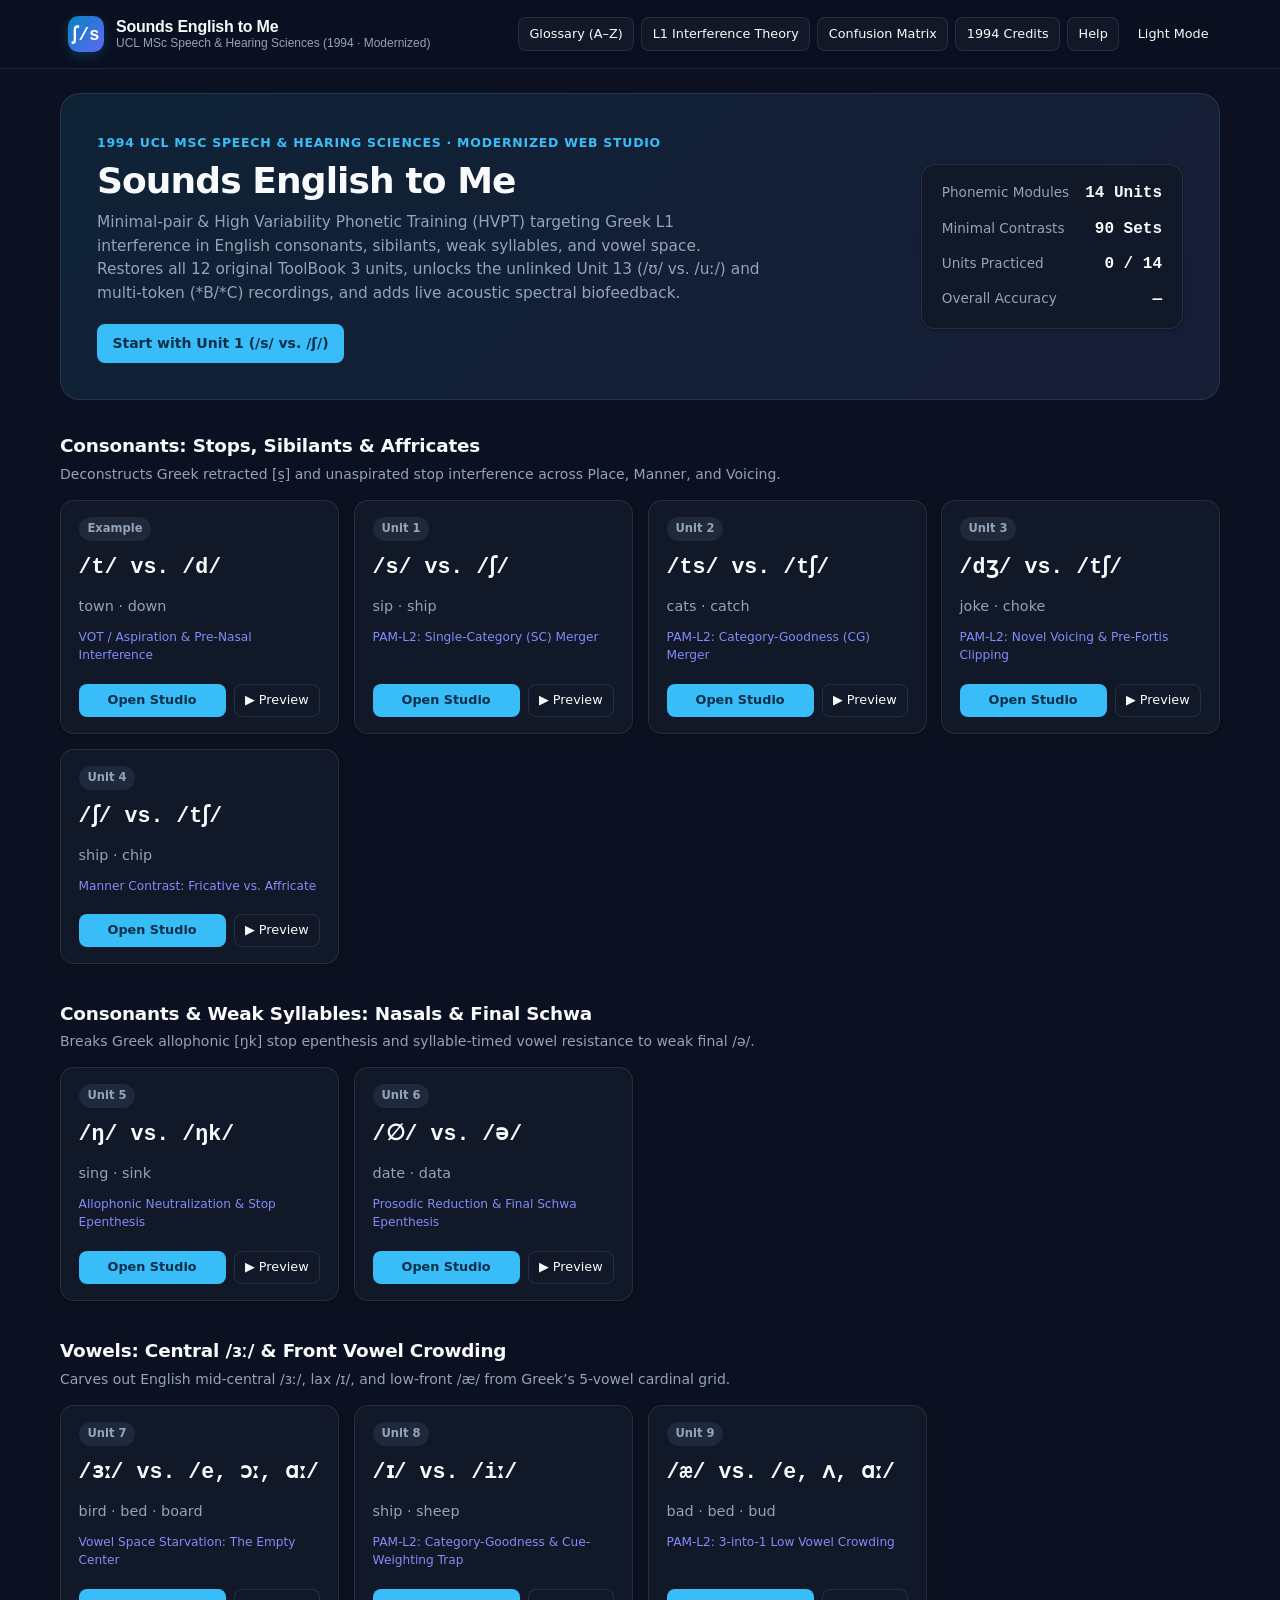
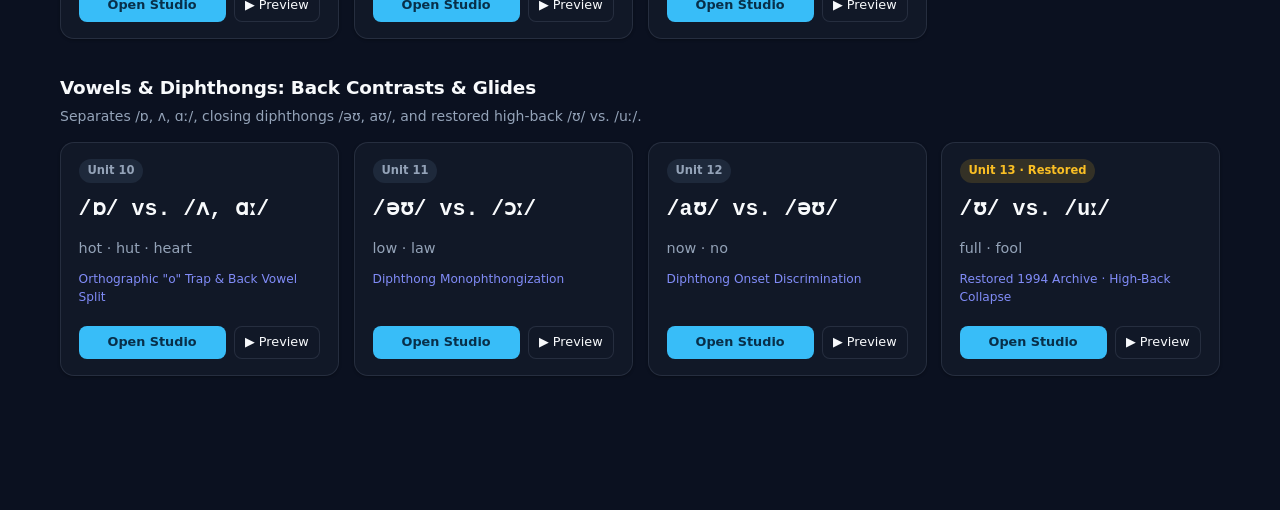
==== commit fba71730: "Add alphabetical A-Z Glossary (156 words) with Gemini TTS voice reading" ====
--- a/index.html
+++ b/index.html
@@ -29,6 +29,7 @@
 
       <nav class="header-actions" aria-label="Application utilities">
         <button class="btn btn-sm btn-primary" id="btn-install-pwa" hidden>⬇ Install App</button>
+        <button class="btn btn-sm" id="btn-open-glossary">Glossary (A–Z)</button>
         <button class="btn btn-sm" id="btn-open-theory">L1 Interference Theory</button>
         <button class="btn btn-sm" id="btn-open-stats">Confusion Matrix</button>
         <button class="btn btn-sm" id="btn-open-credits">1994 Credits</button>
--- a/styles.css
+++ b/styles.css
@@ -1254,3 +1254,198 @@
   font-size: 0.86rem;
   color: var(--text-primary);
 }
+
+/* ==========================================================================
+   Alphabetical Glossary Page & Gemini TTS Controls
+   ========================================================================== */
+
+.glossary-header-card {
+  background: var(--bg-surface);
+  border: 1px solid var(--border-subtle);
+  border-radius: var(--radius-lg);
+  padding: 1.25rem 1.4rem;
+  margin-bottom: 1.15rem;
+  display: flex;
+  flex-direction: column;
+  gap: 0.9rem;
+  box-shadow: var(--shadow-sm);
+}
+
+.glossary-controls-row {
+  display: flex;
+  flex-wrap: wrap;
+  gap: 0.65rem;
+  align-items: center;
+}
+
+.glossary-search {
+  flex: 1 1 240px;
+  padding: 0.55rem 0.85rem;
+  border-radius: var(--radius-sm);
+  border: 1px solid var(--border-strong);
+  background: var(--bg-subtle);
+  color: var(--text-primary);
+  font: inherit;
+  font-size: 0.9rem;
+
+  &:focus {
+    outline: 2px solid var(--accent-primary);
+    outline-offset: 1px;
+  }
+}
+
+.tts-settings-details {
+  background: var(--bg-subtle);
+  border: 1px solid var(--border-subtle);
+  border-radius: var(--radius-md);
+  padding: 0.65rem 0.9rem;
+
+  summary {
+    cursor: pointer;
+    font-size: 0.84rem;
+    font-weight: 600;
+    color: var(--accent-primary);
+    user-select: none;
+  }
+}
+
+.tts-settings-body {
+  margin-top: 0.75rem;
+  display: flex;
+  flex-wrap: wrap;
+  gap: 0.65rem;
+  align-items: center;
+}
+
+.alpha-bar {
+  display: flex;
+  flex-wrap: wrap;
+  gap: 0.3rem;
+  margin-bottom: 1.15rem;
+}
+
+.alpha-btn {
+  min-width: 2rem;
+  padding: 0.3rem 0.5rem;
+  border-radius: var(--radius-sm);
+  border: 1px solid var(--border-subtle);
+  background: var(--bg-surface);
+  color: var(--text-secondary);
+  font-family: var(--font-mono);
+  font-size: 0.78rem;
+  font-weight: 700;
+  cursor: pointer;
+
+  &:hover {
+    border-color: var(--accent-primary);
+    color: var(--text-primary);
+  }
+
+  &[aria-pressed='true'] {
+    background: var(--accent-primary);
+    border-color: transparent;
+    color: light-dark(#ffffff, #082f49);
+  }
+}
+
+.glossary-grid {
+  display: grid;
+  grid-template-columns: repeat(auto-fill, minmax(320px, 1fr));
+  gap: 0.95rem;
+}
+
+.glossary-card {
+  background: var(--bg-surface);
+  border: 1px solid var(--border-subtle);
+  border-radius: var(--radius-md);
+  padding: 1rem 1.1rem;
+  display: flex;
+  flex-direction: column;
+  gap: 0.55rem;
+  box-shadow: var(--shadow-sm);
+
+  &:has(.is-playing) {
+    border-color: var(--accent-primary);
+    background: linear-gradient(180deg, var(--accent-primary-soft), var(--bg-surface));
+  }
+}
+
+.glossary-card-top {
+  display: flex;
+  justify-content: space-between;
+  align-items: baseline;
+  gap: 0.5rem;
+  flex-wrap: wrap;
+}
+
+.glossary-word-title {
+  display: flex;
+  align-items: baseline;
+  gap: 0.5rem;
+  flex-wrap: wrap;
+
+  h3 {
+    margin: 0;
+    font-size: 1.2rem;
+  }
+
+  .glossary-ipa {
+    font-family: var(--font-mono);
+    font-size: 0.86rem;
+    color: var(--accent-primary);
+  }
+
+  .glossary-pos {
+    font-size: 0.76rem;
+    color: var(--text-muted);
+    font-style: italic;
+  }
+}
+
+.level-badge {
+  font-family: var(--font-mono);
+  font-size: 0.72rem;
+  font-weight: 700;
+  padding: 0.14rem 0.48rem;
+  border-radius: 999px;
+  background: var(--bg-elevated);
+  color: var(--text-secondary);
+
+  &.is-advanced {
+    background: var(--accent-warn-soft);
+    color: var(--accent-warn);
+  }
+}
+
+.glossary-def {
+  margin: 0;
+  font-size: 0.9rem;
+  color: var(--text-primary);
+}
+
+.glossary-example {
+  margin: 0;
+  padding: 0.5rem 0.7rem;
+  border-left: 2px solid var(--accent-secondary);
+  background: var(--bg-subtle);
+  border-radius: 0 var(--radius-sm) var(--radius-sm) 0;
+  font-size: 0.85rem;
+  color: var(--text-secondary);
+}
+
+.glossary-card-footer {
+  margin-top: auto;
+  padding-top: 0.45rem;
+  display: flex;
+  flex-wrap: wrap;
+  justify-content: space-between;
+  align-items: center;
+  gap: 0.5rem;
+}
+
+.glossary-unit-links {
+  display: flex;
+  flex-wrap: wrap;
+  gap: 0.3rem;
+}
+
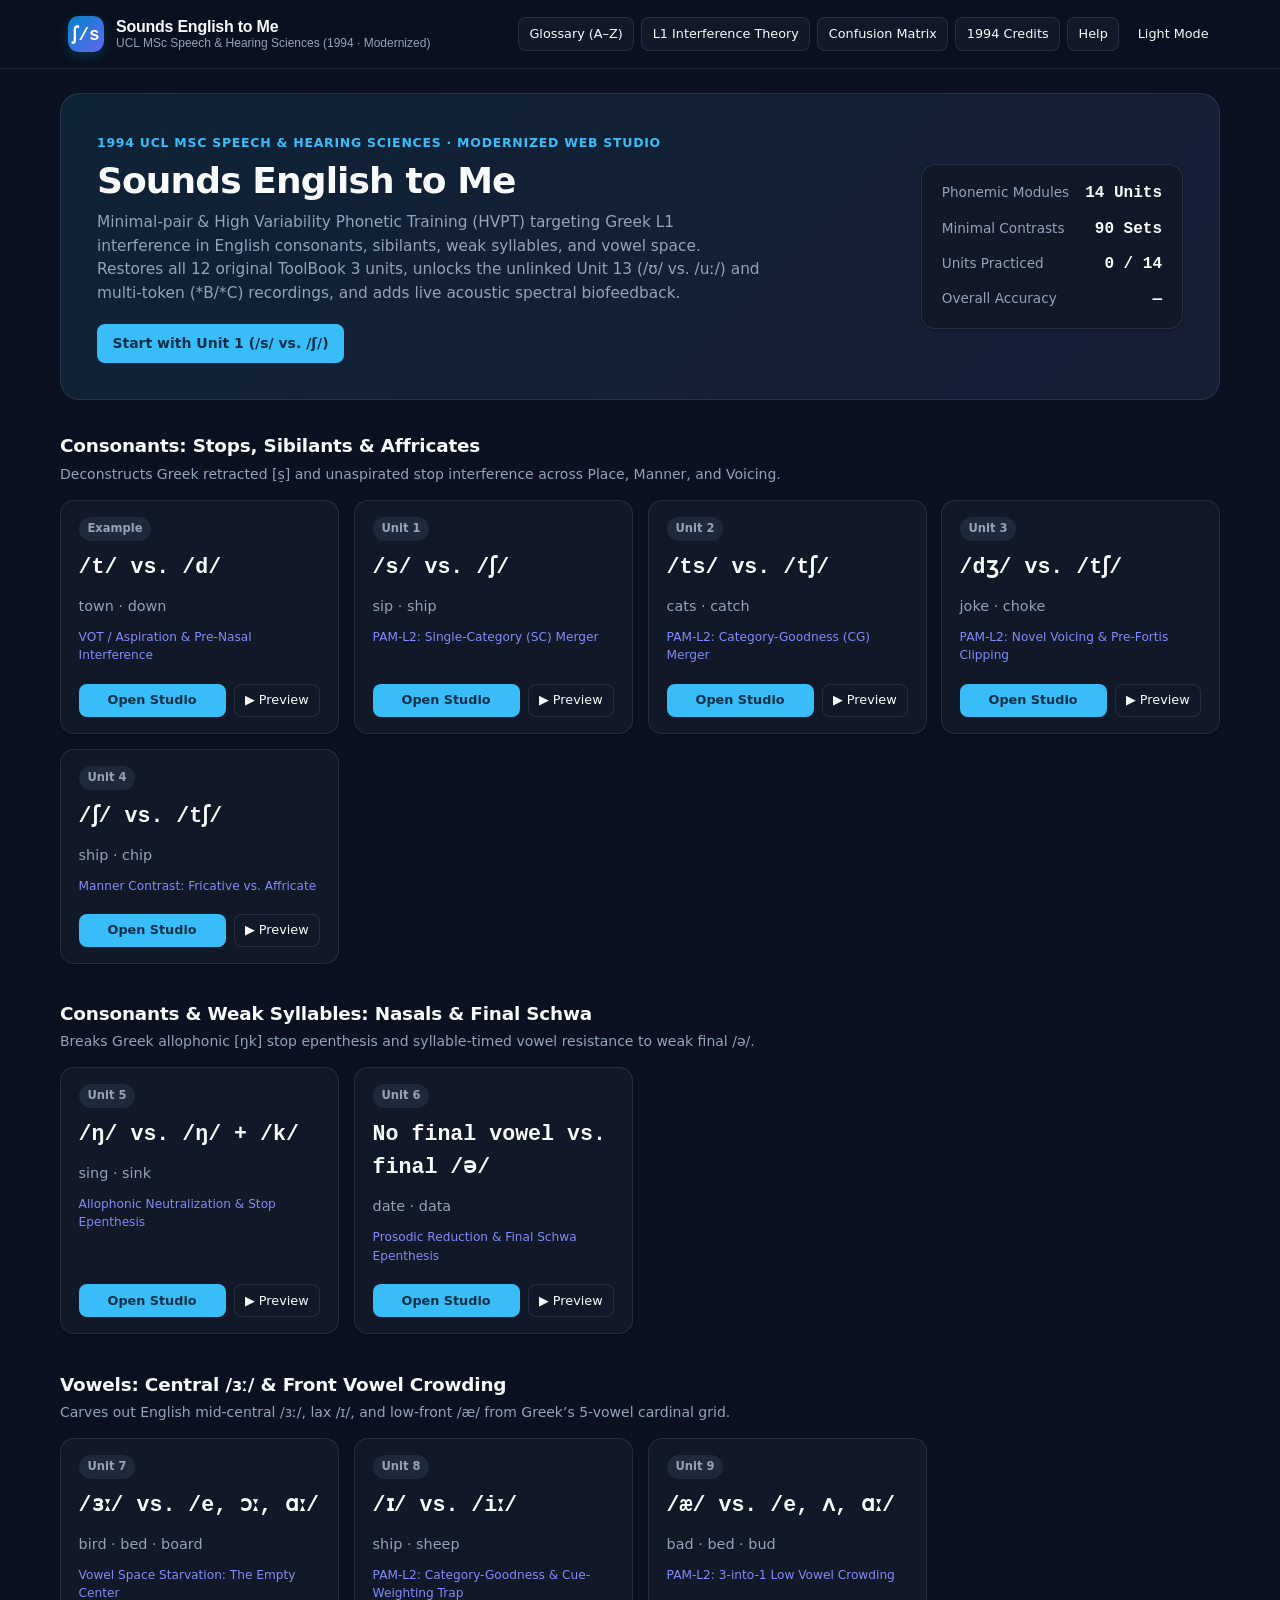
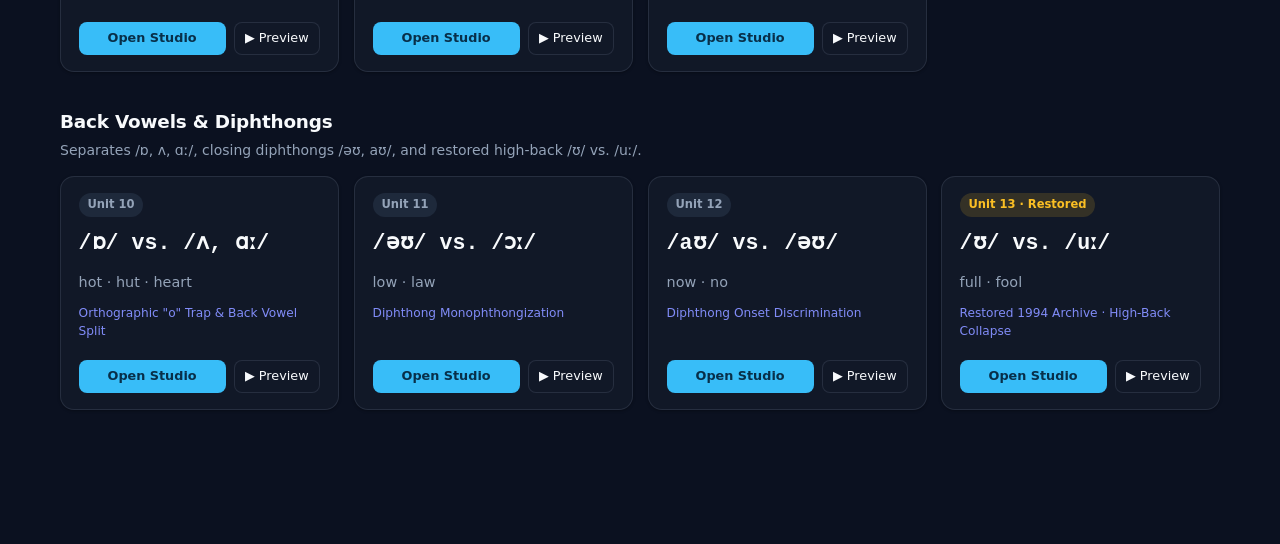
==== commit a35c7b89: "Apply agreed phonology review fixes: document Wells /e/ convention, wire contrastAudio/altUnitAudio," ====
--- a/index.html
+++ b/index.html
@@ -87,7 +87,8 @@
       <div class="interference-box">
         <h4>2. Vowel Space Starvation &amp; "Empty Center"</h4>
         <p>
-          Greek lacks central vowels (/ɜː, ə, ʌ/), tense/lax pairs (/ɪ–iː/, /ʊ–uː/), and open-front /æ/.
+          Greek has no mid-central vowels (/ɜː, ə/) and no /ʌ/ (its only central vowel is open /a/),
+          and lacks tense/lax pairs (/ɪ–iː/, /ʊ–uː/) and open-front /æ/.
           English /ɜː/ ("bird") scatters toward Greek /e, o, a/, while /æ, ʌ, ɑː/ crowd into Greek /a/.
         </p>
       </div>
@@ -100,6 +101,15 @@
           <strong>Immediate Contrastive Replay:</strong> Mistakes trigger side-by-side playback within echoic memory.<br />
           <strong>Spectral Biofeedback:</strong> Real-time FFT &amp; spectral centroid metering lets your eyes see
           acoustic cues (like 3 kHz vs. 7 kHz sibilants) while your ear recalibrates.
+        </p>
+      </div>
+
+      <div class="interference-box">
+        <h4>4. Transcription Convention</h4>
+        <p>
+          Transcriptions follow the standard British dictionary convention (J. C. Wells,
+          <em>Longman Pronunciation Dictionary</em>; Jones &amp; Roach, <em>Cambridge English Pronouncing Dictionary</em>):
+          <code>/e/</code> = DRESS (<em>bed</em>), <code>/eə/</code> = SQUARE (<em>chair</em>).
         </p>
       </div>
     </div>
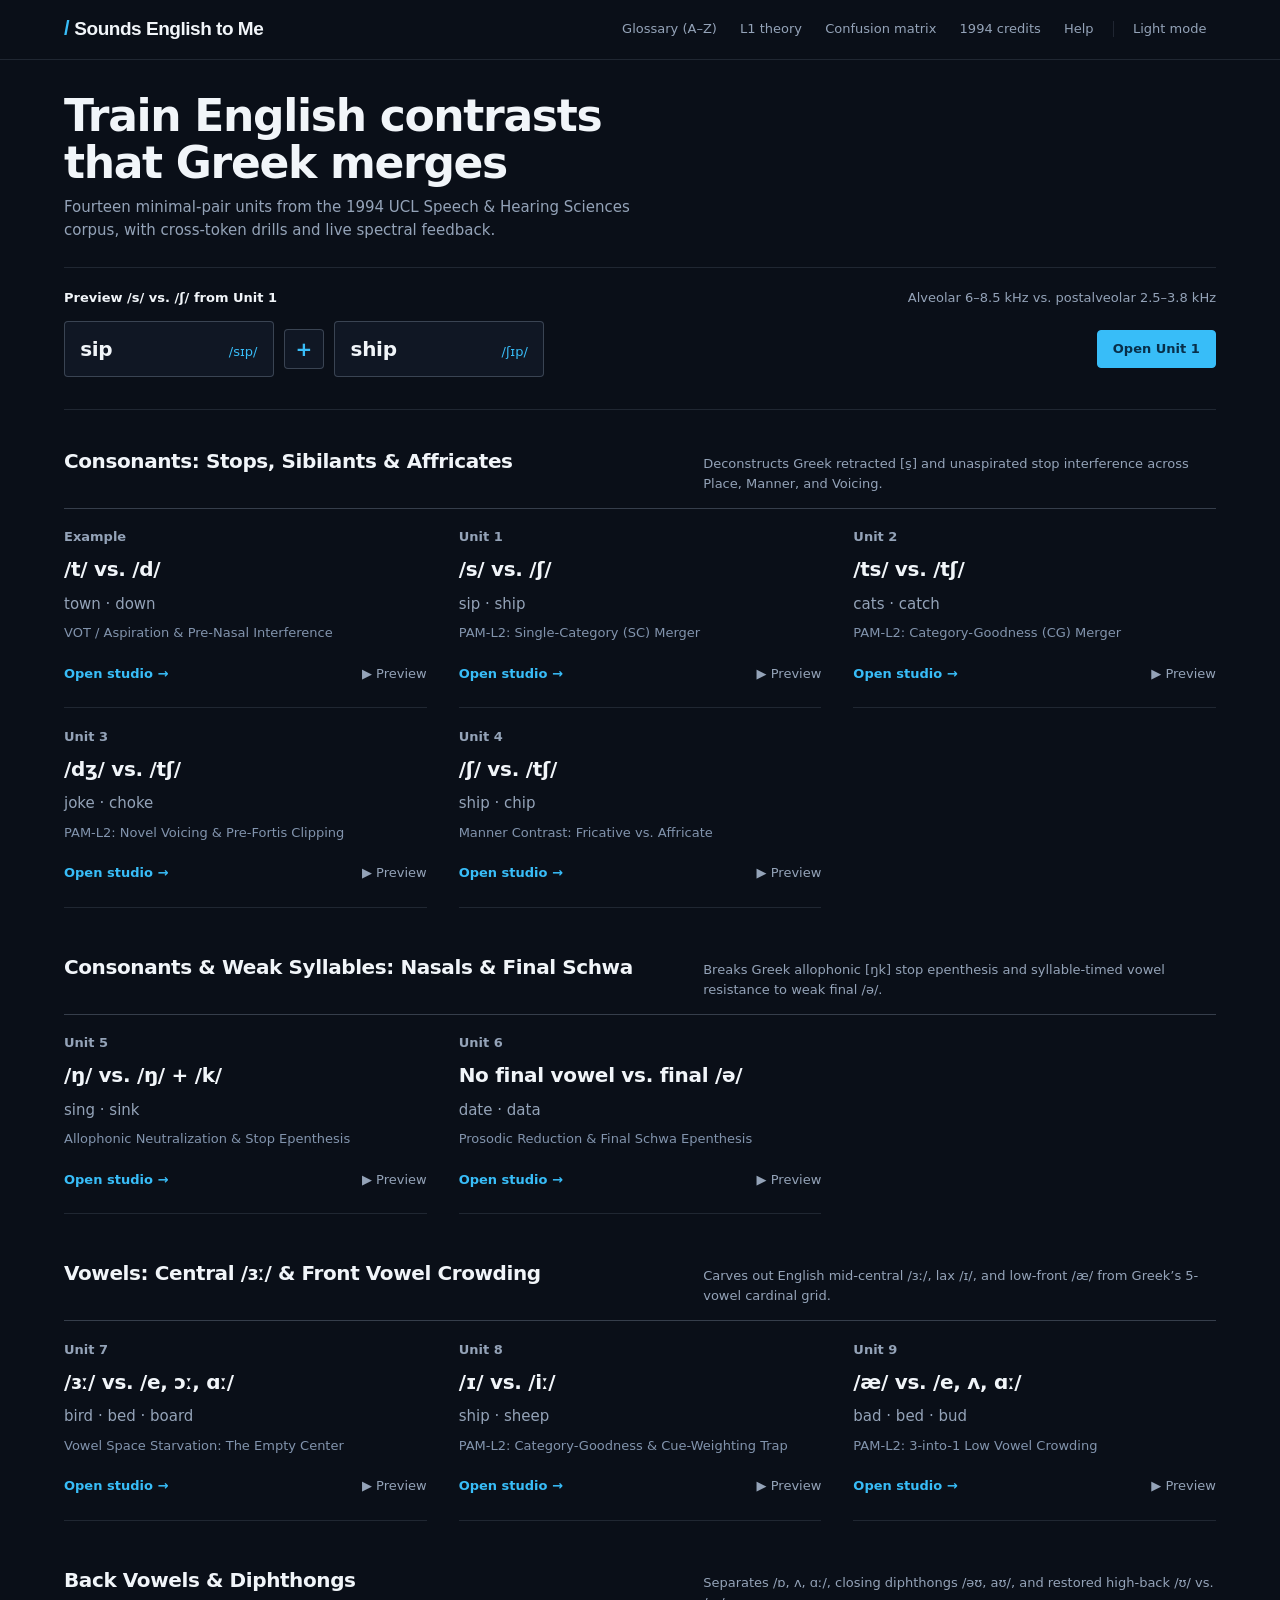
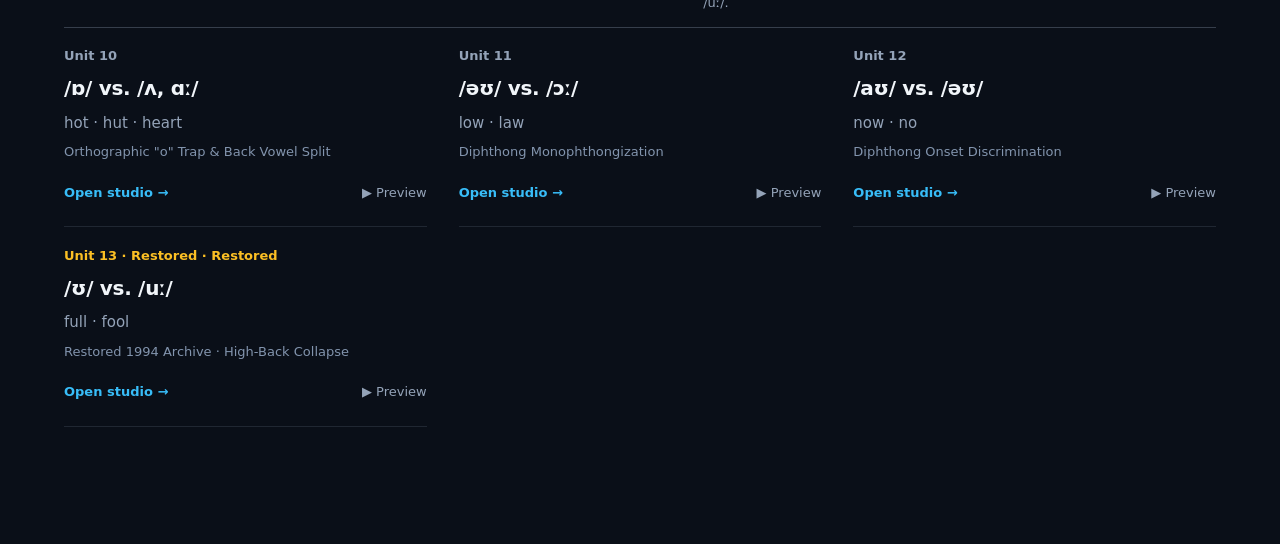
==== commit 09acd875: "Redesign UI as flattened 1px-divided phonetic studio" ====
--- a/index.html
+++ b/index.html
@@ -3,12 +3,12 @@
 <head>
   <meta charset="UTF-8" />
   <meta name="viewport" content="width=device-width, initial-scale=1.0" />
-  <title>Sounds English to Me — Phonetic Minimal-Pair Studio</title>
+  <title>Sounds English to Me | Phonetic Minimal-Pair Studio</title>
   <meta
     name="description"
-    content="Modernized 1994 UCL MSc Speech & Hearing Sciences minimal-pair phonetic training app for Greek learners of English, featuring HVPT drills and live spectral biofeedback."
+    content="Modernized 1994 UCL MSc Speech & Hearing Sciences minimal-pair phonetic training studio for Greek learners of English, with cross-token drills and live spectral feedback."
   />
-  <meta name="theme-color" content="#0b1120" />
+  <meta name="theme-color" content="#0a0f18" />
   <meta name="apple-mobile-web-app-capable" content="yes" />
   <meta name="apple-mobile-web-app-status-bar-style" content="black-translucent" />
   <link rel="icon" type="image/png" sizes="192x192" href="./icons/icon-192.png" />
@@ -17,24 +17,22 @@
   <link rel="stylesheet" href="./styles.css" />
 </head>
 <body>
-  <header class="app-header">
+  <header class="app-header" id="app-header">
     <div class="header-inner">
-      <button class="brand-btn" id="btn-home" title="Return to Contents">
-        <span class="brand-mark" aria-hidden="true">ʃ/s</span>
-        <span>
-          <span class="brand-title">Sounds English to Me</span>
-          <span class="brand-sub">UCL MSc Speech &amp; Hearing Sciences (1994 · Modernized)</span>
-        </span>
+      <button class="brand-btn" id="btn-home" title="Return to contents">
+        <span class="brand-slash" aria-hidden="true">/</span>
+        <span class="brand-title">Sounds English to Me</span>
       </button>
 
       <nav class="header-actions" aria-label="Application utilities">
-        <button class="btn btn-sm btn-primary" id="btn-install-pwa" hidden>⬇ Install App</button>
-        <button class="btn btn-sm" id="btn-open-glossary">Glossary (A–Z)</button>
-        <button class="btn btn-sm" id="btn-open-theory">L1 Interference Theory</button>
-        <button class="btn btn-sm" id="btn-open-stats">Confusion Matrix</button>
-        <button class="btn btn-sm" id="btn-open-credits">1994 Credits</button>
-        <button class="btn btn-sm" id="btn-open-help">Help</button>
-        <button class="btn btn-sm btn-ghost" id="btn-theme">Light Mode</button>
+        <button class="nav-link nav-link-accent" id="btn-install-pwa" hidden>Install app</button>
+        <button class="nav-link" id="btn-open-glossary">Glossary (A–Z)</button>
+        <button class="nav-link" id="btn-open-theory">L1 theory</button>
+        <button class="nav-link" id="btn-open-stats">Confusion matrix</button>
+        <button class="nav-link" id="btn-open-credits">1994 credits</button>
+        <button class="nav-link" id="btn-open-help">Help</button>
+        <span class="nav-divider" aria-hidden="true"></span>
+        <button class="nav-link" id="btn-theme">Light mode</button>
       </nav>
     </div>
   </header>
@@ -45,15 +43,15 @@
 
   <aside id="coach-toast" class="coach-toast" hidden aria-live="polite">
     <div id="coach-toast-text"></div>
-    <button class="btn btn-sm btn-ghost" id="btn-dismiss-coach" aria-label="Dismiss tip">✕</button>
+    <button class="nav-link" id="btn-dismiss-coach" aria-label="Dismiss tip">✕</button>
   </aside>
 
   <!-- 1994 Credits & Provenance Dialog -->
   <dialog id="credits-dialog" class="app-dialog" aria-labelledby="credits-title">
     <div class="dialog-head">
-      <h2 id="credits-title">1994 Credits &amp; UCL MSc Provenance</h2>
+      <h2 id="credits-title">1994 credits and UCL MSc provenance</h2>
       <form method="dialog">
-        <button class="btn btn-sm btn-ghost" aria-label="Close credits">✕ Close</button>
+        <button class="nav-link" aria-label="Close credits">✕ Close</button>
       </form>
     </div>
     <div class="dialog-body" id="credits-content"></div>
@@ -62,67 +60,65 @@
   <!-- L1 Greek Interference & HVPT Theory Dialog -->
   <dialog id="theory-dialog" class="app-dialog" aria-labelledby="theory-title">
     <div class="dialog-head">
-      <h2 id="theory-title">Mother Tongue (L1) Interference &amp; HVPT Theory</h2>
+      <h2 id="theory-title">Mother tongue (L1) interference and HVPT theory</h2>
       <form method="dialog">
-        <button class="btn btn-sm btn-ghost" aria-label="Close theory guide">✕ Close</button>
+        <button class="nav-link" aria-label="Close theory guide">✕ Close</button>
       </form>
     </div>
     <div class="dialog-body">
-      <p style="margin:0;">
+      <p class="prose-block">
         Adult L2 learners perceive foreign speech through the phonological grid of their native language (L1).
         Modern Greek has a symmetrical <strong>5-vowel system (/i, e, a, o, u/)</strong> and <strong>15 consonants</strong>,
         whereas Southern British English (RP) has <strong>20 vowels and 24 consonants</strong>.
       </p>
 
-      <div class="interference-box is-trap">
-        <h4>1. Single-Category Merger: Why Greek Merges "Sea" and "She" (PAM-L2)</h4>
+      <section class="dialog-section is-trap">
+        <h3>1. Single-category merger: why Greek merges "sea" and "she" (PAM-L2)</h3>
         <p>
           Standard Modern Greek has no postalveolar /ʃ/. Because Greek /s/ has no postalveolar competitor,
-          it is articulated as a retracted [s̠] with a spectral peak around 4.2–5.5 kHz—sitting right in the
+          it is articulated as a retracted [s̠] with a spectral peak around 4.2–5.5 kHz, sitting right in the
           acoustic middle between sharp English /s/ (6–8 kHz) and lip-rounded /ʃ/ (2.5–3.8 kHz).
           Both English sounds fall inside one Greek perceptual magnet.
         </p>
-      </div>
+      </section>
 
-      <div class="interference-box">
-        <h4>2. Vowel Space Starvation &amp; "Empty Center"</h4>
+      <section class="dialog-section">
+        <h3>2. Vowel space starvation and the "empty center"</h3>
         <p>
           Greek has no mid-central vowels (/ɜː, ə/) and no /ʌ/ (its only central vowel is open /a/),
           and lacks tense/lax pairs (/ɪ–iː/, /ʊ–uː/) and open-front /æ/.
           English /ɜː/ ("bird") scatters toward Greek /e, o, a/, while /æ, ʌ, ɑː/ crowd into Greek /a/.
         </p>
-      </div>
+      </section>
 
-      <div class="interference-box is-tip">
-        <h4>3. How This Modern Studio Breaks L1 Magnets (SLM-r &amp; HVPT)</h4>
-        <p>
-          <strong>Cross-Token Testing:</strong> Uses alternate 1994 recordings (*B.WAV, *C.WAV) so you learn
-          abstract phoneme categories rather than memorizing one audio clip.<br />
-          <strong>Immediate Contrastive Replay:</strong> Mistakes trigger side-by-side playback within echoic memory.<br />
-          <strong>Spectral Biofeedback:</strong> Real-time FFT &amp; spectral centroid metering lets your eyes see
-          acoustic cues (like 3 kHz vs. 7 kHz sibilants) while your ear recalibrates.
-        </p>
-      </div>
+      <section class="dialog-section is-tip">
+        <h3>3. How this studio breaks L1 magnets (SLM-r and HVPT)</h3>
+        <ul class="dialog-list">
+          <li><strong>Cross-token testing:</strong> Uses alternate 1994 recordings (*B.WAV, *C.WAV) so you learn abstract phoneme categories rather than memorizing one audio clip.</li>
+          <li><strong>Immediate contrastive replay:</strong> Mistakes trigger side-by-side playback within echoic memory.</li>
+          <li><strong>Spectral biofeedback:</strong> Real-time FFT and spectral centroid metering let your eyes inspect acoustic cues (such as 3 kHz vs. 7 kHz sibilants) while your ear recalibrates.</li>
+        </ul>
+      </section>
 
-      <div class="interference-box">
-        <h4>4. Transcription Convention</h4>
+      <section class="dialog-section">
+        <h3>4. Transcription convention</h3>
         <p>
           Transcriptions follow the standard British dictionary convention (J. C. Wells,
           <em>Longman Pronunciation Dictionary</em>; Jones &amp; Roach, <em>Cambridge English Pronouncing Dictionary</em>):
           <code>/e/</code> = DRESS (<em>bed</em>), <code>/eə/</code> = SQUARE (<em>chair</em>).
         </p>
-      </div>
+      </section>
     </div>
   </dialog>
 
   <!-- Confusion Matrix & Progress Dialog -->
   <dialog id="stats-dialog" class="app-dialog" aria-labelledby="stats-title">
     <div class="dialog-head">
-      <h2 id="stats-title">Perceptual Confusion Matrix &amp; Progress</h2>
-      <div style="display:flex; gap:0.5rem;">
-        <button class="btn btn-sm" id="btn-reset-stats">Reset Stats</button>
+      <h2 id="stats-title">Perceptual confusion matrix and progress</h2>
+      <div class="dialog-head-actions">
+        <button class="nav-link" id="btn-reset-stats">Reset stats</button>
         <form method="dialog">
-          <button class="btn btn-sm btn-ghost" aria-label="Close stats">✕ Close</button>
+          <button class="nav-link" aria-label="Close stats">✕ Close</button>
         </form>
       </div>
     </div>
@@ -132,23 +128,23 @@
   <!-- Help Dialog -->
   <dialog id="help-dialog" class="app-dialog" aria-labelledby="help-title">
     <div class="dialog-head">
-      <h2 id="help-title">How to Use This Studio</h2>
+      <h2 id="help-title">How to use this studio</h2>
       <form method="dialog">
-        <button class="btn btn-sm btn-ghost" aria-label="Close help">✕ Close</button>
+        <button class="nav-link" aria-label="Close help">✕ Close</button>
       </form>
     </div>
     <div class="dialog-body">
-      <p style="margin:0;">
+      <p class="prose-block">
         In the original 1994 ToolBook 3 guide: <em>"Click on any WORD button to listen to it or on a PLUS (+) button to hear a pair of words. Try to repeat what you are hearing."</em>
       </p>
-      <ul style="margin:0; padding-left:1.25rem; display:grid; gap:0.4rem; font-size:0.9rem;">
-        <li><strong>1. Explore &amp; Contrast:</strong> Listen to individual words, click <strong>+</strong> for immediate minimal-pair playback, and inspect <em>Token B / Token C</em> alternate recordings where available.</li>
-        <li><strong>2. Identification Test:</strong> Hear a target word and click the matching word (shortcuts: <kbd>1</kbd>, <kbd>2</kbd>, <kbd>3</kbd>, and <kbd>R</kbd> to replay).</li>
-        <li><strong>3. AX Same / Different:</strong> Judge whether two tokens belong to the same phonemic word or contrasting words (shortcuts: <kbd>1</kbd>/<kbd>S</kbd> for Same, <kbd>2</kbd>/<kbd>D</kbd> for Different).</li>
-        <li><strong>4. Record &amp; Compare:</strong> Record your own pronunciation and compare it on the Spectrum Meter and via sequential <em>Native → You → Native</em> playback.</li>
+      <ul class="dialog-list">
+        <li><strong>Explore &amp; contrast:</strong> Listen to individual words, click <strong>+</strong> for immediate minimal-pair playback, and inspect <em>Token B / Token C</em> alternate recordings where available.</li>
+        <li><strong>Identification test:</strong> Hear a target word and click the matching word (shortcuts: <kbd>1</kbd>, <kbd>2</kbd>, <kbd>3</kbd>, and <kbd>R</kbd> to replay).</li>
+        <li><strong>AX same / different:</strong> Judge whether two tokens belong to the same phonemic word or contrasting words (shortcuts: <kbd>1</kbd>/<kbd>S</kbd> for Same, <kbd>2</kbd>/<kbd>D</kbd> for Different).</li>
+        <li><strong>Record &amp; compare:</strong> Record your own pronunciation and compare it on the spectrum meter and via sequential <em>Native → You → Native</em> playback.</li>
       </ul>
-      <div>
-        <button class="btn btn-sm" id="btn-play-okey">▶ Play 1994 Help "OK" Button (OKEY.WAV)</button>
+      <div class="dialog-footer-action">
+        <button class="btn" id="btn-play-okey">▶ Play 1994 help "OK" audio (OKEY.WAV)</button>
       </div>
     </div>
   </dialog>
@@ -156,4 +152,3 @@
   <script type="module" src="./js/app.js"></script>
 </body>
 </html>
-
--- a/styles.css
+++ b/styles.css
@@ -1,44 +1,56 @@
 /* ==========================================================================
-   Sounds English to Me — Modern Phonetics & Speech Science Studio Stylesheet
-   Applies GoogleChrome/modern-web-guidance primitives:
-   - color-scheme + light-dark()
-   - Native <dialog> & [popover] with @starting-style + allow-discrete
-   - @container queries & :has() state selectors
-   - View Transitions API
+   Sounds English to Me — Phonetic Minimal-Pair Studio Stylesheet
+   Flattened 1px-divided architectural studio layout:
+   - Single sky/cyan accent across dark & light modes
+   - Strict 3-size body scale (--text-heading, --text-body, --text-sm >= 13px)
+   - Single versatile sans family + tabular-nums
+   - Explicit ease-out transitions + prefers-reduced-motion support
    ========================================================================== */
 
 :root {
   color-scheme: dark light;
 
-  --bg-canvas: light-dark(#f4f6fb, #0b1120);
-  --bg-surface: light-dark(#ffffff, #111827);
-  --bg-elevated: light-dark(#eef2f9, #1e293b);
-  --bg-subtle: light-dark(#f8fafc, #0f172a);
-  --border-subtle: light-dark(rgba(15, 23, 42, 0.10), rgba(148, 163, 184, 0.16));
-  --border-strong: light-dark(rgba(15, 23, 42, 0.20), rgba(148, 163, 184, 0.30));
-
-  --text-primary: light-dark(#0f172a, #f8fafc);
+  /* Surfaces & hairlines */
+  --bg-canvas: light-dark(#f8fafc, #0a0f18);
+  --bg-surface: light-dark(#ffffff, #101724);
+  --bg-elevated: light-dark(#eef3f8, #172133);
+  --border-subtle: light-dark(rgba(15, 23, 42, 0.11), rgba(148, 163, 184, 0.16));
+  --border-strong: light-dark(rgba(15, 23, 42, 0.24), rgba(148, 163, 184, 0.32));
+
+  /* Typography colors (WCAG AA >= 4.5:1) */
+  --text-primary: light-dark(#0f172a, #f1f5f9);
   --text-secondary: light-dark(#475569, #94a3b8);
-  --text-muted: light-dark(#64748b, #64748b);
-
+  --text-muted: light-dark(#52637a, #8294ad);
+
+  /* Single sky/cyan accent */
   --accent-primary: light-dark(#0284c7, #38bdf8);
-  --accent-primary-soft: light-dark(rgba(2, 132, 199, 0.10), rgba(56, 189, 248, 0.14));
-  --accent-secondary: light-dark(#6366f1, #818cf8);
-  --accent-success: light-dark(#059669, #34d399);
-  --accent-success-soft: light-dark(rgba(5, 150, 105, 0.12), rgba(52, 211, 153, 0.16));
-  --accent-warn: light-dark(#d97706, #fbbf24);
-  --accent-warn-soft: light-dark(rgba(217, 119, 6, 0.12), rgba(251, 191, 36, 0.15));
-  --accent-danger: light-dark(#dc2626, #fb7185);
-  --accent-danger-soft: light-dark(rgba(220, 38, 38, 0.12), rgba(251, 113, 133, 0.16));
-
-  --radius-sm: 0.5rem;
-  --radius-md: 0.875rem;
-  --radius-lg: 1.25rem;
-  --shadow-sm: 0 1px 3px light-dark(rgba(15, 23, 42, 0.06), rgba(0, 0, 0, 0.3));
-  --shadow-md: 0 10px 30px -10px light-dark(rgba(15, 23, 42, 0.12), rgba(0, 0, 0, 0.5));
-
-  --font-sans: 'Inter', 'Segoe UI', system-ui, -apple-system, sans-serif;
-  --font-mono: 'JetBrains Mono', 'Cascadia Code', ui-monospace, monospace;
+  --accent-primary-hover: light-dark(#0369a1, #7dd3fc);
+  --accent-primary-soft: light-dark(rgba(2, 132, 199, 0.09), rgba(56, 189, 248, 0.12));
+  --accent-primary-ink: light-dark(#ffffff, #082f49);
+
+  /* Semantic state colors (interactive / diagnostic only) */
+  --accent-success: light-dark(#047857, #34d399);
+  --accent-success-soft: light-dark(rgba(4, 120, 87, 0.10), rgba(52, 211, 153, 0.12));
+  --accent-warn: light-dark(#b45309, #fbbf24);
+  --accent-warn-soft: light-dark(rgba(180, 83, 9, 0.10), rgba(251, 191, 36, 0.12));
+  --accent-danger: light-dark(#be123c, #fb7185);
+  --accent-danger-soft: light-dark(rgba(190, 18, 60, 0.10), rgba(251, 113, 133, 0.14));
+
+  /* Strict 3-size body scale */
+  --text-heading: 1.25rem;   /* 20px */
+  --text-body: 0.9375rem;    /* 15px */
+  --text-sm: 0.8125rem;      /* 13px */
+
+  /* Single versatile sans family */
+  --font-sans: 'Inter', 'Segoe UI', system-ui, -apple-system, 'DejaVu Sans', sans-serif;
+
+  /* Geometry & motion */
+  --radius-sm: 0.25rem;
+  --radius-md: 0.375rem;
+  --radius-lg: 0.5rem;
+  --ease-out: cubic-bezier(0.22, 1, 0.36, 1);
+  --dur-fast: 150ms;
+  --dur-mid: 200ms;
 }
 
 :root[data-theme='dark'] {
@@ -55,7 +67,13 @@
   box-sizing: border-box;
 }
 
-html,
+html {
+  margin: 0;
+  padding: 0;
+  font-size: 100%;
+  overflow-x: clip;
+}
+
 body {
   margin: 0;
   padding: 0;
@@ -63,18 +81,37 @@
   background: var(--bg-canvas);
   color: var(--text-primary);
   font-family: var(--font-sans);
+  font-size: var(--text-body);
+  font-variant-numeric: tabular-nums;
   line-height: 1.55;
   -webkit-font-smoothing: antialiased;
+  overflow-x: clip;
+}
+
+code,
+kbd {
+  font-family: var(--font-sans);
+  font-size: var(--text-sm);
+  font-weight: 600;
+}
+
+kbd {
+  display: inline-block;
+  padding: 0.05rem 0.35rem;
+  border: 1px solid var(--border-strong);
+  border-radius: var(--radius-sm);
+  background: var(--bg-surface);
+  color: var(--text-primary);
 }
 
 /* View Transitions API */
 @media (prefers-reduced-motion: no-preference) {
   ::view-transition-old(root) {
-    animation: fade-out 160ms ease-out;
+    animation: fade-out 150ms var(--ease-out);
   }
 
   ::view-transition-new(root) {
-    animation: fade-in 200ms ease-in;
+    animation: fade-in 200ms var(--ease-out);
   }
 }
 
@@ -102,562 +139,799 @@
   }
 }
 
-/* Top Application Header */
+/* ==========================================================================
+   Single-Line Studio Header
+   ========================================================================== */
+
 .app-header {
   position: sticky;
   top: 0;
   z-index: 20;
-  backdrop-filter: blur(14px);
-  background: light-dark(rgba(255, 255, 255, 0.85), rgba(11, 17, 32, 0.85));
+  background: var(--bg-canvas);
   border-bottom: 1px solid var(--border-subtle);
+  transition: background-color var(--dur-mid) var(--ease-out),
+    border-color var(--dur-mid) var(--ease-out);
+
+  &.is-scrolled {
+    background: light-dark(rgba(255, 255, 255, 0.94), rgba(10, 15, 24, 0.94));
+    backdrop-filter: blur(12px);
+    border-bottom-color: var(--border-strong);
+  }
 }
 
 .header-inner {
   max-width: 1200px;
   margin-inline: auto;
-  padding: 0.75rem 1.25rem;
-  display: flex;
-  flex-wrap: wrap;
+  padding: 0.85rem 1.5rem;
+  display: flex;
+  flex-wrap: nowrap;
   align-items: center;
   justify-content: space-between;
-  gap: 0.75rem;
+  gap: 1.5rem;
+
+  @media (max-width: 900px) {
+    flex-wrap: wrap;
+    padding: 0.75rem 1rem;
+    gap: 0.65rem 1rem;
+  }
 }
 
 .brand-btn {
-  display: flex;
-  align-items: center;
-  gap: 0.75rem;
+  display: inline-flex;
+  align-items: baseline;
+  gap: 0.3rem;
   background: none;
   border: none;
-  padding: 0.25rem 0.5rem;
-  border-radius: var(--radius-sm);
-  color: inherit;
+  padding: 0.15rem 0;
+  color: var(--text-primary);
   cursor: pointer;
   text-align: left;
-  transition: background-color 150ms ease;
+  white-space: nowrap;
+  flex-shrink: 0;
+  transition: opacity var(--dur-fast) var(--ease-out);
 
   &:hover {
+    opacity: 0.82;
+  }
+
+  &:focus-visible {
+    outline: 2px solid var(--accent-primary);
+    outline-offset: 4px;
+    border-radius: var(--radius-sm);
+  }
+}
+
+.brand-slash {
+  font-size: 1.25rem;
+  font-weight: 700;
+  color: var(--accent-primary);
+  line-height: 1;
+}
+
+.brand-title {
+  font-size: 1.1875rem;
+  font-weight: 700;
+  letter-spacing: -0.025em;
+  line-height: 1.1;
+}
+
+.header-actions {
+  display: flex;
+  flex-wrap: nowrap;
+  align-items: center;
+  gap: 0.25rem;
+
+  @media (max-width: 900px) {
+    width: 100%;
+    flex-wrap: wrap;
+    gap: 0.2rem 0.4rem;
+    padding-top: 0.5rem;
+    border-top: 1px solid var(--border-subtle);
+  }
+}
+
+.nav-divider {
+  width: 1px;
+  height: 1rem;
+  background: var(--border-subtle);
+  margin-inline: 0.35rem;
+  flex-shrink: 0;
+
+  @media (max-width: 900px) {
+    display: none;
+  }
+}
+
+.nav-link {
+  display: inline-flex;
+  align-items: center;
+  gap: 0.35rem;
+  padding: 0.35rem 0.6rem;
+  border: none;
+  border-radius: var(--radius-sm);
+  background: transparent;
+  color: var(--text-secondary);
+  font: inherit;
+  font-size: var(--text-sm);
+  font-weight: 500;
+  white-space: nowrap;
+  cursor: pointer;
+  transition: color var(--dur-fast) var(--ease-out),
+    background-color var(--dur-fast) var(--ease-out);
+
+  &:hover:not(:disabled) {
+    color: var(--text-primary);
     background: var(--bg-elevated);
   }
-}
-
-.brand-mark {
-  width: 2.25rem;
-  height: 2.25rem;
-  border-radius: 0.65rem;
-  display: grid;
-  place-items: center;
-  font-family: var(--font-mono);
-  font-weight: 700;
-  font-size: 1.1rem;
-  color: #fff;
-  background: linear-gradient(135deg, #0284c7, #6366f1);
-  box-shadow: 0 4px 12px rgba(2, 132, 199, 0.28);
-}
-
-.brand-title {
-  display: block;
-  font-size: 1rem;
-  font-weight: 700;
-  letter-spacing: -0.015em;
-}
-
-.brand-sub {
-  display: block;
-  font-size: 0.75rem;
-  color: var(--text-secondary);
-}
-
-.header-actions {
-  display: flex;
-  flex-wrap: wrap;
-  align-items: center;
-  gap: 0.45rem;
-}
-
-/* Buttons */
+
+  &[aria-current='page'] {
+    color: var(--accent-primary);
+    font-weight: 600;
+  }
+
+  &:disabled {
+    opacity: 0.4;
+    cursor: not-allowed;
+  }
+
+  &:focus-visible {
+    outline: 2px solid var(--accent-primary);
+    outline-offset: 2px;
+  }
+
+  @media (max-width: 900px) {
+    padding: 0.3rem 0.45rem;
+  }
+}
+
+.nav-link-accent {
+  color: var(--accent-primary);
+  font-weight: 600;
+}
+
+/* ==========================================================================
+   Buttons & Flat Studio Controls
+   ========================================================================== */
+
 .btn {
   display: inline-flex;
   align-items: center;
   justify-content: center;
   gap: 0.45rem;
-  padding: 0.5rem 0.9rem;
+  padding: 0.5rem 0.95rem;
+  border-radius: var(--radius-sm);
+  border: 1px solid var(--border-strong);
+  background: transparent;
+  color: var(--text-primary);
+  font: inherit;
+  font-size: var(--text-sm);
+  font-weight: 500;
+  cursor: pointer;
+  white-space: nowrap;
+  transition: background-color var(--dur-fast) var(--ease-out),
+    border-color var(--dur-fast) var(--ease-out),
+    color var(--dur-fast) var(--ease-out),
+    transform var(--dur-fast) var(--ease-out);
+
+  &:hover:not(:disabled) {
+    background: var(--bg-elevated);
+    border-color: var(--accent-primary);
+  }
+
+  &:active:not(:disabled) {
+    transform: translateY(1px);
+  }
+
+  &:disabled {
+    opacity: 0.42;
+    cursor: not-allowed;
+  }
+
+  &:focus-visible {
+    outline: 2px solid var(--accent-primary);
+    outline-offset: 2px;
+  }
+}
+
+.btn-primary {
+  background: var(--accent-primary);
+  border-color: var(--accent-primary);
+  color: var(--accent-primary-ink);
+  font-weight: 600;
+
+  &:hover:not(:disabled) {
+    background: var(--accent-primary-hover);
+    border-color: var(--accent-primary-hover);
+  }
+}
+
+.action-link {
+  display: inline-flex;
+  align-items: center;
+  gap: 0.35rem;
+  padding: 0.3rem 0;
+  border: none;
+  background: transparent;
+  color: var(--text-secondary);
+  font: inherit;
+  font-size: var(--text-sm);
+  font-weight: 500;
+  cursor: pointer;
+  white-space: nowrap;
+  transition: color var(--dur-fast) var(--ease-out);
+
+  &:hover:not(:disabled),
+  &.is-playing {
+    color: var(--text-primary);
+  }
+
+  &.is-accent {
+    color: var(--accent-primary);
+    font-weight: 600;
+
+    &:hover:not(:disabled) {
+      color: var(--accent-primary-hover);
+    }
+  }
+
+  &:focus-visible {
+    outline: 2px solid var(--accent-primary);
+    outline-offset: 3px;
+    border-radius: var(--radius-sm);
+  }
+}
+
+/* ==========================================================================
+   Main Container
+   ========================================================================== */
+
+.main-shell {
+  max-width: 1200px;
+  margin-inline: auto;
+  padding: 2rem 1.5rem 4.5rem;
+
+  @media (max-width: 640px) {
+    padding: 1.5rem 1rem 3.5rem;
+  }
+}
+
+/* ==========================================================================
+   Tool-First Opening & Inline /s/ vs. /ʃ/ Contrast Preview
+   ========================================================================== */
+
+.studio-opening {
+  padding-bottom: 2rem;
+  margin-bottom: 2.25rem;
+  border-bottom: 1px solid var(--border-subtle);
+}
+
+.opening-lead {
+  max-width: 65ch;
+  margin-bottom: 1.5rem;
+}
+
+.opening-title {
+  margin: 0 0 0.6rem;
+  font-size: clamp(2rem, 3.6vw, 2.75rem);
+  font-weight: 700;
+  line-height: 1.08;
+  letter-spacing: -0.03em;
+  color: var(--text-primary);
+}
+
+.opening-copy {
+  margin: 0;
+  font-size: var(--text-body);
+  color: var(--text-secondary);
+  max-width: 62ch;
+}
+
+.opening-workbench {
+  padding-top: 1.25rem;
+  border-top: 1px solid var(--border-subtle);
+  display: flex;
+  flex-direction: column;
+  gap: 0.85rem;
+}
+
+.opening-preview-meta {
+  display: flex;
+  flex-wrap: wrap;
+  align-items: baseline;
+  justify-content: space-between;
+  gap: 0.4rem 1.5rem;
+}
+
+.opening-preview-label {
+  font-size: var(--text-sm);
+  font-weight: 600;
+  color: var(--text-primary);
+}
+
+.opening-preview-cue {
+  font-size: var(--text-sm);
+  color: var(--text-secondary);
+}
+
+.opening-preview-row {
+  display: flex;
+  flex-wrap: wrap;
+  align-items: center;
+  justify-content: space-between;
+  gap: 1rem 1.5rem;
+}
+
+.opening-pair-group {
+  display: grid;
+  grid-template-columns: 1fr auto 1fr;
+  align-items: center;
+  gap: 0.65rem;
+  flex: 1 1 360px;
+  width: 100%;
+  max-width: 480px;
+
+  @media (max-width: 520px) {
+    gap: 0.45rem;
+    flex-basis: 100%;
+    max-width: 100%;
+  }
+}
+
+.preview-word-btn {
+  width: 100%;
+  padding: 0.7rem 0.95rem;
+  border: 1px solid var(--border-strong);
+  border-radius: var(--radius-sm);
+  background: var(--bg-surface);
+  color: var(--text-primary);
+  font: inherit;
+  cursor: pointer;
+  display: flex;
+  align-items: baseline;
+  justify-content: space-between;
+  gap: 0.5rem;
+  transition: border-color var(--dur-fast) var(--ease-out),
+    background-color var(--dur-fast) var(--ease-out),
+    transform var(--dur-fast) var(--ease-out);
+
+  &:hover {
+    border-color: var(--accent-primary);
+    background: var(--bg-elevated);
+  }
+
+  &:active {
+    transform: translateY(1px);
+  }
+
+  &.is-playing {
+    border-color: var(--accent-primary);
+    background: var(--accent-primary-soft);
+  }
+
+  &:focus-visible {
+    outline: 2px solid var(--accent-primary);
+    outline-offset: 2px;
+  }
+}
+
+.preview-word-text {
+  font-size: var(--text-heading);
+  font-weight: 700;
+  letter-spacing: -0.015em;
+}
+
+.preview-word-ipa {
+  font-size: var(--text-sm);
+  font-weight: 500;
+  color: var(--accent-primary);
+}
+
+/* ==========================================================================
+   Flattened 1px-Divided Curriculum Index (Contents View)
+   ========================================================================== */
+
+.category-section {
+  margin-bottom: 2.75rem;
+}
+
+.category-header {
+  padding-bottom: 0.85rem;
+  border-bottom: 1px solid var(--border-strong);
+  display: flex;
+  flex-wrap: wrap;
+  align-items: baseline;
+  justify-content: space-between;
+  gap: 0.35rem 2rem;
+
+  h2 {
+    margin: 0;
+    font-size: var(--text-heading);
+    font-weight: 700;
+    letter-spacing: -0.02em;
+  }
+
+  p {
+    margin: 0;
+    font-size: var(--text-sm);
+    color: var(--text-secondary);
+    max-width: 62ch;
+  }
+}
+
+.unit-grid {
+  display: grid;
+  grid-template-columns: repeat(3, minmax(0, 1fr));
+  column-gap: 2rem;
+
+  @media (max-width: 960px) {
+    grid-template-columns: repeat(2, minmax(0, 1fr));
+    column-gap: 1.5rem;
+  }
+
+  @media (max-width: 620px) {
+    grid-template-columns: 1fr;
+  }
+}
+
+.unit-cell {
+  padding: 1.15rem 0;
+  border-bottom: 1px solid var(--border-subtle);
+  display: flex;
+  flex-direction: column;
+  gap: 0.45rem;
+  transition: border-color var(--dur-fast) var(--ease-out);
+
+  &:hover,
+  &:has(.is-playing) {
+    border-bottom-color: var(--accent-primary);
+  }
+}
+
+.unit-cell-meta {
+  display: flex;
+  align-items: baseline;
+  justify-content: space-between;
+  gap: 0.75rem;
+  font-size: var(--text-sm);
+  color: var(--text-muted);
+}
+
+.unit-label {
+  font-weight: 600;
+  color: var(--text-secondary);
+
+  &.is-restored {
+    color: var(--accent-warn);
+  }
+}
+
+.unit-accuracy {
+  font-weight: 600;
+  color: var(--accent-success);
+}
+
+.unit-ipa {
+  margin: 0;
+  font-size: var(--text-heading);
+  font-weight: 700;
+  letter-spacing: -0.015em;
+  color: var(--text-primary);
+}
+
+.unit-exemplar {
+  margin: 0;
+  font-size: var(--text-body);
+  color: var(--text-secondary);
+}
+
+.unit-pam {
+  margin: 0;
+  font-size: var(--text-sm);
+  color: var(--text-muted);
+}
+
+.unit-cell-actions {
+  margin-top: auto;
+  padding-top: 0.55rem;
+  display: flex;
+  align-items: center;
+  justify-content: space-between;
+  gap: 1rem;
+}
+
+/* ==========================================================================
+   Unit Practice Studio View (Flattened 1px-Divided)
+   ========================================================================== */
+
+.studio-topbar {
+  display: flex;
+  flex-wrap: wrap;
+  align-items: center;
+  justify-content: space-between;
+  gap: 0.5rem 1rem;
+  padding-bottom: 0.85rem;
+  margin-bottom: 1.5rem;
+  border-bottom: 1px solid var(--border-subtle);
+}
+
+.studio-nav-group {
+  display: flex;
+  flex-wrap: wrap;
+  align-items: center;
+  gap: 0.25rem;
+}
+
+.studio-header {
+  padding-bottom: 1.5rem;
+  margin-bottom: 1.5rem;
+  border-bottom: 1px solid var(--border-subtle);
+}
+
+.studio-title {
+  margin: 0 0 0.35rem;
+  font-size: clamp(1.5rem, 2.5vw, 2rem);
+  font-weight: 700;
+  line-height: 1.15;
+  letter-spacing: -0.025em;
+  color: var(--text-primary);
+
+  .ipa-title {
+    color: var(--accent-primary);
+  }
+}
+
+.studio-subtitle-row {
+  margin: 0 0 1rem;
+  display: flex;
+  flex-wrap: wrap;
+  align-items: baseline;
+  gap: 0.4rem 1rem;
+  font-size: var(--text-sm);
+  color: var(--text-secondary);
+}
+
+.studio-restored-note {
+  color: var(--accent-warn);
+  font-weight: 600;
+}
+
+.phoneme-strip {
+  display: flex;
+  flex-wrap: wrap;
+  gap: 0.5rem;
+  margin-bottom: 1.25rem;
+}
+
+.phoneme-trigger {
+  display: inline-flex;
+  flex-wrap: wrap;
+  align-items: baseline;
+  gap: 0.3rem 0.55rem;
+  padding: 0.5rem 0.8rem;
   border-radius: var(--radius-sm);
   border: 1px solid var(--border-subtle);
   background: var(--bg-surface);
   color: var(--text-primary);
   font: inherit;
-  font-size: 0.875rem;
-  font-weight: 500;
+  font-size: var(--text-sm);
+  text-align: left;
   cursor: pointer;
-  transition: background-color 140ms ease, border-color 140ms ease, transform 100ms ease;
-
-  &:hover:not(:disabled) {
+  transition: border-color var(--dur-fast) var(--ease-out),
+    background-color var(--dur-fast) var(--ease-out);
+
+  &:hover {
+    border-color: var(--accent-primary);
     background: var(--bg-elevated);
-    border-color: var(--border-strong);
-  }
-
-  &:active:not(:disabled) {
-    transform: translateY(1px);
-  }
-
-  &:disabled {
-    opacity: 0.45;
-    cursor: not-allowed;
   }
 
   &:focus-visible {
     outline: 2px solid var(--accent-primary);
     outline-offset: 2px;
   }
-}
-
-.btn-primary {
-  background: var(--accent-primary);
-  border-color: transparent;
-  color: light-dark(#ffffff, #082f49);
-  font-weight: 600;
-
-  &:hover:not(:disabled) {
-    background: light-dark(#0369a1, #7dd3fc);
-    border-color: transparent;
-  }
-}
-
-.btn-ghost {
-  background: transparent;
-  border-color: transparent;
-
-  &:hover:not(:disabled) {
-    background: var(--bg-elevated);
-    border-color: var(--border-subtle);
-  }
-}
-
-.btn-sm {
-  padding: 0.35rem 0.65rem;
-  font-size: 0.8rem;
-}
-
-.btn-pill {
-  border-radius: 999px;
-}
-
-/* Main Container */
-.main-shell {
-  max-width: 1200px;
-  margin-inline: auto;
-  padding: 1.5rem 1.25rem 4rem;
-}
-
-/* Hero Banner on Contents View */
-.hero-card {
-  background: linear-gradient(135deg,
-      light-dark(rgba(2, 132, 199, 0.08), rgba(56, 189, 248, 0.10)),
-      light-dark(rgba(99, 102, 241, 0.08), rgba(129, 140, 248, 0.10)));
-  border: 1px solid var(--border-subtle);
-  border-radius: var(--radius-lg);
-  padding: clamp(1.25rem, 3vw, 2.25rem);
-  margin-bottom: 2rem;
+
+  .chip-ipa {
+    font-size: var(--text-body);
+    font-weight: 700;
+    color: var(--accent-primary);
+    white-space: nowrap;
+    flex-shrink: 0;
+  }
+
+  .chip-hz {
+    color: var(--text-muted);
+  }
+
+  @media (max-width: 640px) {
+    width: 100%;
+  }
+}
+
+/* L1 Interference Coaching: 3-column 1px-divided flat strip */
+.interference-grid {
+  padding-top: 1.15rem;
+  border-top: 1px solid var(--border-subtle);
   display: grid;
-  grid-template-columns: 1fr auto;
-  gap: 1.5rem;
-  align-items: center;
-
-  @media (max-width: 780px) {
+  grid-template-columns: repeat(3, minmax(0, 1fr));
+  gap: 1.25rem 0;
+
+  @media (max-width: 820px) {
     grid-template-columns: 1fr;
-  }
-}
-
-.hero-eyebrow {
-  display: inline-flex;
-  align-items: center;
-  gap: 0.5rem;
-  font-size: 0.78rem;
-  font-weight: 600;
-  text-transform: uppercase;
-  letter-spacing: 0.06em;
-  color: var(--accent-primary);
-  margin-bottom: 0.5rem;
-}
-
-.hero-title {
-  margin: 0 0 0.5rem;
-  font-size: clamp(1.5rem, 3vw, 2.25rem);
-  line-height: 1.18;
-  letter-spacing: -0.025em;
-}
-
-.hero-desc {
-  margin: 0 0 1.1rem;
-  color: var(--text-secondary);
-  max-width: 68ch;
-  font-size: 0.96rem;
-}
-
-.hero-controls {
-  display: flex;
-  flex-wrap: wrap;
-  gap: 0.6rem;
-}
-
-.hero-stats-box {
-  background: var(--bg-surface);
-  border: 1px solid var(--border-subtle);
-  border-radius: var(--radius-md);
-  padding: 1rem 1.25rem;
-  min-width: 220px;
-  display: grid;
-  gap: 0.65rem;
-  box-shadow: var(--shadow-sm);
-}
-
-.stat-line {
-  display: flex;
-  justify-content: space-between;
-  align-items: baseline;
-  gap: 1rem;
-  font-size: 0.85rem;
-  color: var(--text-secondary);
-
-  strong {
-    font-family: var(--font-mono);
-    font-size: 1rem;
-    color: var(--text-primary);
-  }
-}
-
-/* Category Sections & Unit Cards (@container) */
-.category-section {
-  margin-bottom: 2.25rem;
-}
-
-.category-header {
-  margin-bottom: 0.9rem;
-
-  h2 {
-    margin: 0 0 0.2rem;
-    font-size: 1.15rem;
-    letter-spacing: -0.01em;
+    gap: 0;
+  }
+}
+
+.interference-col {
+  padding-inline: 1.25rem;
+  border-left: 1px solid var(--border-subtle);
+
+  &:first-child {
+    padding-left: 0;
+    border-left: none;
+  }
+
+  &:last-child {
+    padding-right: 0;
+  }
+
+  h4 {
+    margin: 0 0 0.35rem;
+    font-size: var(--text-sm);
+    font-weight: 600;
+    color: var(--accent-primary);
   }
 
   p {
     margin: 0;
-    font-size: 0.875rem;
+    font-size: var(--text-body);
     color: var(--text-secondary);
-  }
-}
-
-.unit-grid {
+    max-width: 65ch;
+  }
+
+  &.is-trap h4 {
+    color: var(--accent-warn);
+  }
+
+  &.is-tip h4 {
+    color: var(--accent-success);
+  }
+
+  @media (max-width: 820px) {
+    padding: 0.85rem 0;
+    border-left: none;
+    border-top: 1px solid var(--border-subtle);
+
+    &:first-child {
+      padding-top: 0;
+      border-top: none;
+    }
+
+    &:last-child {
+      padding-bottom: 0;
+    }
+  }
+}
+
+/* Underline Mode Tabs (non-button editorial tabs) */
+.mode-tabs {
+  display: flex;
+  flex-wrap: wrap;
+  gap: 0.25rem 1.75rem;
+  margin-bottom: 1.5rem;
+  border-bottom: 1px solid var(--border-subtle);
+}
+
+.mode-tab {
+  padding: 0.65rem 0;
+  border: none;
+  border-bottom: 2px solid transparent;
+  margin-bottom: -1px;
+  background: transparent;
+  color: var(--text-secondary);
+  font: inherit;
+  font-size: var(--text-body);
+  font-weight: 500;
+  cursor: pointer;
+  white-space: nowrap;
+  transition: color var(--dur-fast) var(--ease-out),
+    border-color var(--dur-fast) var(--ease-out);
+
+  &:hover {
+    color: var(--text-primary);
+  }
+
+  &[aria-selected='true'] {
+    color: var(--text-primary);
+    font-weight: 600;
+    border-bottom-color: var(--accent-primary);
+  }
+
+  &:focus-visible {
+    outline: 2px solid var(--accent-primary);
+    outline-offset: 2px;
+  }
+}
+
+/* Studio Workspace (2-column 1px-divided) */
+.studio-workspace {
   display: grid;
-  grid-template-columns: repeat(auto-fill, minmax(265px, 1fr));
-  gap: 0.95rem;
-}
-
-.unit-card {
-  container-type: inline-size;
-  background: var(--bg-surface);
-  border: 1px solid var(--border-subtle);
-  border-radius: var(--radius-md);
-  padding: 1rem 1.1rem;
-  display: flex;
-  flex-direction: column;
-  gap: 0.65rem;
-  box-shadow: var(--shadow-sm);
-  transition: transform 140ms ease, border-color 140ms ease, box-shadow 140ms ease;
-
-  &:hover {
-    transform: translateY(-2px);
-    border-color: var(--accent-primary);
-    box-shadow: var(--shadow-md);
-  }
-
-  &:has(.is-playing) {
-    border-color: var(--accent-primary);
-    background: linear-gradient(180deg, var(--accent-primary-soft), var(--bg-surface));
-  }
-}
-
-.unit-card-top {
-  display: flex;
-  justify-content: space-between;
-  align-items: center;
-  gap: 0.5rem;
-}
-
-.unit-badge {
-  display: inline-flex;
-  align-items: center;
-  gap: 0.35rem;
-  padding: 0.18rem 0.55rem;
-  border-radius: 999px;
-  font-size: 0.72rem;
-  font-weight: 600;
-  background: var(--bg-elevated);
-  color: var(--text-secondary);
-}
-
-.unit-badge.is-restored {
-  background: var(--accent-warn-soft);
-  color: var(--accent-warn);
-}
-
-.unit-accuracy-pill {
-  font-family: var(--font-mono);
-  font-size: 0.72rem;
-  font-weight: 600;
-  color: var(--accent-success);
-}
-
-.unit-ipa {
-  margin: 0;
-  font-family: var(--font-mono);
-  font-size: 1.35rem;
-  font-weight: 700;
-  color: var(--text-primary);
-}
-
-.unit-exemplar {
-  margin: 0;
-  font-size: 0.9rem;
-  color: var(--text-secondary);
-}
-
-.unit-pam {
-  margin: 0;
-  font-size: 0.76rem;
-  color: var(--accent-secondary);
-  font-weight: 500;
-}
-
-.unit-card-actions {
-  margin-top: auto;
-  padding-top: 0.5rem;
-  display: flex;
-  gap: 0.5rem;
-}
-
-.unit-card-actions .btn:first-child {
-  flex: 1;
-}
-
-/* ==========================================================================
-   Unit Practice Studio View
-   ========================================================================== */
-
-.studio-topbar {
+  grid-template-columns: minmax(0, 1.45fr) minmax(300px, 1fr);
+  gap: 2rem;
+  align-items: start;
+
+  @media (max-width: 960px) {
+    grid-template-columns: 1fr;
+    gap: 1.5rem;
+  }
+}
+
+.studio-main-col {
+  min-width: 0;
+}
+
+/* Subgroup Segmented Control & Bar */
+.subgroup-bar {
   display: flex;
   flex-wrap: wrap;
   align-items: center;
   justify-content: space-between;
-  gap: 0.75rem;
-  margin-bottom: 1.25rem;
-}
-
-.studio-nav-group {
-  display: flex;
+  gap: 0.75rem 1rem;
+  padding-bottom: 0.9rem;
+  border-bottom: 1px solid var(--border-subtle);
+}
+
+.subgroup-heading {
+  font-size: var(--text-body);
+  font-weight: 600;
+  color: var(--text-primary);
+}
+
+.subgroup-actions {
+  display: flex;
+  flex-wrap: wrap;
   align-items: center;
-  gap: 0.5rem;
-}
-
-.studio-header-card {
-  background: var(--bg-surface);
-  border: 1px solid var(--border-subtle);
-  border-radius: var(--radius-lg);
-  padding: 1.25rem 1.4rem;
-  margin-bottom: 1.25rem;
-  box-shadow: var(--shadow-sm);
-}
-
-.studio-title-row {
-  display: flex;
-  flex-wrap: wrap;
-  align-items: center;
-  justify-content: space-between;
-  gap: 1rem;
-  margin-bottom: 0.9rem;
-}
-
-.studio-title {
-  margin: 0;
-  font-size: clamp(1.35rem, 2.5vw, 1.85rem);
-  display: flex;
-  flex-wrap: wrap;
-  align-items: center;
-  gap: 0.65rem;
-
-  .ipa-title {
-    font-family: var(--font-mono);
-    color: var(--accent-primary);
-  }
-}
-
-.phoneme-pills {
-  display: flex;
-  flex-wrap: wrap;
-  gap: 0.55rem;
-  margin-bottom: 1rem;
-}
-
-.phoneme-chip {
+  gap: 0.85rem;
+}
+
+.segmented-control {
   display: inline-flex;
-  align-items: center;
-  gap: 0.5rem;
-  padding: 0.45rem 0.8rem;
-  border-radius: var(--radius-sm);
-  border: 1px solid var(--border-subtle);
-  background: var(--bg-elevated);
-  color: var(--text-primary);
-  font: inherit;
-  font-size: 0.84rem;
-  cursor: pointer;
-
-  &:hover {
-    border-color: var(--accent-primary);
-  }
-
-  .chip-ipa {
-    font-family: var(--font-mono);
-    font-weight: 700;
-    color: var(--accent-primary);
-  }
-
-  .chip-hz {
-    font-family: var(--font-mono);
-    font-size: 0.74rem;
-    color: var(--text-secondary);
-  }
-}
-
-/* L1 Greek Interference Coaching Drawer */
-.interference-panel {
-  border-top: 1px solid var(--border-subtle);
-  padding-top: 0.9rem;
-  display: grid;
-  grid-template-columns: repeat(auto-fit, minmax(240px, 1fr));
-  gap: 0.85rem;
-}
-
-.interference-box {
-  background: var(--bg-subtle);
+  flex-wrap: wrap;
   border: 1px solid var(--border-subtle);
   border-radius: var(--radius-sm);
-  padding: 0.75rem 0.9rem;
-
-  h4 {
-    margin: 0 0 0.25rem;
-    font-size: 0.75rem;
-    text-transform: uppercase;
-    letter-spacing: 0.05em;
-    color: var(--accent-primary);
-  }
-
-  p {
-    margin: 0;
-    font-size: 0.85rem;
-    color: var(--text-secondary);
-  }
-}
-
-.interference-box.is-tip h4 {
-  color: var(--accent-success);
-}
-
-.interference-box.is-trap h4 {
-  color: var(--accent-warn);
-}
-
-/* Mode Tabs */
-.mode-tabs {
-  display: flex;
-  flex-wrap: wrap;
-  gap: 0.45rem;
-  margin-bottom: 1.25rem;
-  padding: 0.35rem;
+  overflow: hidden;
   background: var(--bg-surface);
-  border: 1px solid var(--border-subtle);
-  border-radius: var(--radius-md);
-}
-
-.mode-tab {
-  flex: 1 1 160px;
-  padding: 0.6rem 0.9rem;
+}
+
+.segmented-btn {
+  padding: 0.4rem 0.75rem;
   border: none;
-  border-radius: var(--radius-sm);
+  border-right: 1px solid var(--border-subtle);
   background: transparent;
   color: var(--text-secondary);
   font: inherit;
-  font-size: 0.88rem;
-  font-weight: 600;
+  font-size: var(--text-sm);
+  font-weight: 500;
   cursor: pointer;
-  display: inline-flex;
-  align-items: center;
-  justify-content: center;
-  gap: 0.45rem;
-  transition: background-color 140ms ease, color 140ms ease;
+  transition: background-color var(--dur-fast) var(--ease-out),
+    color var(--dur-fast) var(--ease-out);
+
+  &:last-child {
+    border-right: none;
+  }
 
   &:hover {
     color: var(--text-primary);
     background: var(--bg-elevated);
   }
 
-  &[aria-selected='true'] {
-    background: var(--accent-primary);
-    color: light-dark(#ffffff, #082f49);
-  }
-}
-
-/* Studio Workspace Layout (Drills + Live Spectrum Biofeedback) */
-.studio-workspace {
-  display: grid;
-  grid-template-columns: 1.45fr 1fr;
-  gap: 1.25rem;
-  align-items: start;
-
-  @media (max-width: 960px) {
-    grid-template-columns: 1fr;
-  }
-}
-
-.studio-panel {
-  background: var(--bg-surface);
-  border: 1px solid var(--border-subtle);
-  border-radius: var(--radius-lg);
-  padding: 1.25rem;
-  box-shadow: var(--shadow-sm);
-}
-
-/* Subgroup Tabs (for multi-contrast Units 7, 9, 10) */
-.subgroup-bar {
-  display: flex;
-  flex-wrap: wrap;
-  align-items: center;
-  justify-content: space-between;
-  gap: 0.6rem;
-  margin-bottom: 1rem;
-}
-
-.subgroup-pills {
-  display: flex;
-  flex-wrap: wrap;
-  gap: 0.4rem;
-}
-
-.subgroup-pill {
-  padding: 0.35rem 0.7rem;
-  border-radius: 999px;
-  border: 1px solid var(--border-subtle);
-  background: var(--bg-elevated);
-  color: var(--text-secondary);
-  font: inherit;
-  font-size: 0.8rem;
-  font-weight: 600;
-  cursor: pointer;
-
   &[aria-pressed='true'] {
     background: var(--accent-primary-soft);
-    border-color: var(--accent-primary);
     color: var(--accent-primary);
+    font-weight: 600;
+  }
+
+  &:focus-visible {
+    outline: 2px solid var(--accent-primary);
+    outline-offset: -2px;
   }
 }
 
@@ -665,28 +939,24 @@
 .pairs-list {
   display: flex;
   flex-direction: column;
-  gap: 0.75rem;
 }
 
 .pair-row {
   container-type: inline-size;
   display: grid;
   grid-template-columns: 1fr auto 1fr;
-  gap: 0.6rem;
-  align-items: stretch;
-  padding: 0.6rem;
-  border-radius: var(--radius-md);
-  background: var(--bg-subtle);
-  border: 1px solid var(--border-subtle);
-  transition: border-color 140ms ease, background-color 140ms ease;
+  gap: 0.75rem;
+  align-items: start;
+  padding: 0.85rem 0;
+  border-bottom: 1px solid var(--border-subtle);
+  transition: border-color var(--dur-fast) var(--ease-out);
 
   &.is-triplet {
     grid-template-columns: 1fr 1fr 1fr auto;
   }
 
   &:has(.is-playing) {
-    border-color: var(--accent-primary);
-    background: var(--accent-primary-soft);
+    border-bottom-color: var(--accent-primary);
   }
 
   @container (max-width: 500px) {
@@ -698,45 +968,57 @@
   }
 }
 
-.word-card {
+.word-slot {
   display: flex;
   flex-direction: column;
   gap: 0.35rem;
+  min-width: 0;
 }
 
 .word-btn {
   width: 100%;
-  padding: 0.75rem 0.9rem;
+  padding: 0.7rem 0.85rem;
   border-radius: var(--radius-sm);
   border: 1px solid var(--border-subtle);
   background: var(--bg-surface);
   color: var(--text-primary);
+  font: inherit;
   cursor: pointer;
   display: flex;
-  align-items: center;
+  align-items: baseline;
   justify-content: space-between;
   gap: 0.5rem;
   text-align: left;
-  transition: border-color 130ms ease, background-color 130ms ease, transform 90ms ease;
+  transition: border-color var(--dur-fast) var(--ease-out),
+    background-color var(--dur-fast) var(--ease-out),
+    transform var(--dur-fast) var(--ease-out);
 
   &:hover {
     border-color: var(--accent-primary);
+    background: var(--bg-elevated);
+  }
+
+  &:active {
+    transform: translateY(1px);
   }
 
   &.is-playing {
     border-color: var(--accent-primary);
     background: var(--accent-primary-soft);
-    box-shadow: 0 0 0 2px var(--accent-primary-soft);
+  }
+
+  &:focus-visible {
+    outline: 2px solid var(--accent-primary);
+    outline-offset: 2px;
   }
 
   .word-text {
-    font-size: 1.08rem;
-    font-weight: 700;
+    font-size: var(--text-body);
+    font-weight: 600;
   }
 
   .word-ipa {
-    font-family: var(--font-mono);
-    font-size: 0.85rem;
+    font-size: var(--text-sm);
     color: var(--text-secondary);
   }
 }
@@ -744,80 +1026,103 @@
 .token-row {
   display: flex;
   flex-wrap: wrap;
-  gap: 0.3rem;
-  padding-inline: 0.15rem;
-}
-
-.token-chip {
-  font-family: var(--font-mono);
-  font-size: 0.68rem;
-  padding: 0.12rem 0.45rem;
-  border-radius: 999px;
-  border: 1px solid var(--border-subtle);
-  background: var(--bg-surface);
-  color: var(--text-secondary);
+  gap: 0.65rem;
+  padding-inline: 0.1rem;
+}
+
+.token-trigger {
+  border: none;
+  background: transparent;
+  padding: 0.1rem 0;
+  font: inherit;
+  font-size: var(--text-sm);
+  font-weight: 500;
+  color: var(--text-muted);
   cursor: pointer;
+  transition: color var(--dur-fast) var(--ease-out);
 
   &:hover,
   &.is-playing {
-    border-color: var(--accent-secondary);
-    color: var(--accent-secondary);
+    color: var(--accent-primary);
+  }
+
+  &:focus-visible {
+    outline: 2px solid var(--accent-primary);
+    outline-offset: 2px;
+    border-radius: var(--radius-sm);
   }
 }
 
 .plus-contrast-btn {
   align-self: center;
-  min-width: 2.8rem;
-  height: 2.8rem;
-  border-radius: 999px;
+  width: 2.5rem;
+  height: 2.5rem;
+  border-radius: var(--radius-sm);
   border: 1px solid var(--border-strong);
   background: var(--bg-surface);
   color: var(--accent-primary);
-  font-size: 1.2rem;
+  font: inherit;
+  font-size: var(--text-heading);
   font-weight: 700;
+  line-height: 1;
   cursor: pointer;
   display: grid;
   place-items: center;
-  transition: background-color 140ms ease, transform 120ms ease;
-
-  &:hover {
-    background: var(--accent-primary);
-    color: #fff;
-    transform: scale(1.06);
-  }
-
+  transition: background-color var(--dur-fast) var(--ease-out),
+    border-color var(--dur-fast) var(--ease-out),
+    color var(--dur-fast) var(--ease-out),
+    transform var(--dur-fast) var(--ease-out);
+
+  &:hover,
   &.is-playing {
     background: var(--accent-primary);
-    color: #fff;
-  }
-}
-
-/* Live Spectrum Biofeedback Card */
-.biofeedback-card {
+    border-color: var(--accent-primary);
+    color: var(--accent-primary-ink);
+  }
+
+  &:active {
+    transform: scale(0.96);
+  }
+
+  &:focus-visible {
+    outline: 2px solid var(--accent-primary);
+    outline-offset: 2px;
+  }
+}
+
+/* Live Spectrum Biofeedback Column */
+.biofeedback-panel {
   position: sticky;
-  top: 5rem;
+  top: 4.75rem;
+  padding-left: 2rem;
+  border-left: 1px solid var(--border-subtle);
+
+  @media (max-width: 960px) {
+    position: static;
+    padding-left: 0;
+    padding-top: 1.5rem;
+    border-left: none;
+    border-top: 1px solid var(--border-subtle);
+  }
 }
 
 .biofeedback-header {
   display: flex;
   justify-content: space-between;
-  align-items: center;
-  gap: 0.5rem;
-  margin-bottom: 0.65rem;
+  align-items: baseline;
+  gap: 0.75rem;
+  margin-bottom: 0.75rem;
 
   h3 {
     margin: 0;
-    font-size: 0.98rem;
+    font-size: var(--text-body);
+    font-weight: 600;
   }
 }
 
 .centroid-readout {
-  font-family: var(--font-mono);
-  font-size: 0.82rem;
-  font-weight: 700;
-  padding: 0.2rem 0.55rem;
-  border-radius: 999px;
-  background: var(--accent-warn-soft);
+  font-size: var(--text-sm);
+  font-weight: 600;
   color: var(--accent-warn);
 }
 
@@ -826,93 +1131,111 @@
   height: 195px;
   display: block;
   border-radius: var(--radius-md);
-  background: #090e1a;
+  background: #080d17;
   border: 1px solid var(--border-subtle);
 }
 
 .biofeedback-caption {
-  margin: 0.65rem 0 0;
-  font-size: 0.8rem;
-  color: var(--text-secondary);
-}
-
-/* Quiz & AX Discrimination Views */
+  margin: 0.75rem 0 0;
+  font-size: var(--text-sm);
+  color: var(--text-secondary);
+}
+
+/* ==========================================================================
+   Quiz & AX Discrimination Views
+   ========================================================================== */
+
 .quiz-stage {
   display: flex;
   flex-direction: column;
-  gap: 1.1rem;
+  gap: 1.25rem;
 }
 
 .quiz-meta-bar {
   display: flex;
   flex-wrap: wrap;
   justify-content: space-between;
-  align-items: center;
-  gap: 0.75rem;
-  padding: 0.65rem 0.9rem;
-  border-radius: var(--radius-sm);
-  background: var(--bg-subtle);
-  border: 1px solid var(--border-subtle);
-  font-size: 0.84rem;
-
-  .mono {
-    font-family: var(--font-mono);
+  align-items: baseline;
+  gap: 0.5rem 1.25rem;
+  padding-bottom: 0.85rem;
+  border-bottom: 1px solid var(--border-subtle);
+  font-size: var(--text-sm);
+  color: var(--text-secondary);
+
+  strong {
+    color: var(--text-primary);
+    font-weight: 600;
+  }
+}
+
+.quiz-prompt-block {
+  padding: 0.5rem 0 1.25rem;
+  border-bottom: 1px solid var(--border-subtle);
+
+  h3 {
+    margin: 0 0 0.4rem;
+    font-size: var(--text-heading);
     font-weight: 700;
-  }
-}
-
-.quiz-prompt-box {
-  text-align: center;
-  padding: 1.1rem;
-  border-radius: var(--radius-md);
-  background: var(--bg-subtle);
-  border: 1px solid var(--border-subtle);
-
-  h3 {
-    margin: 0 0 0.45rem;
-    font-size: 1.1rem;
+    letter-spacing: -0.015em;
   }
 
   p {
-    margin: 0 0 0.9rem;
-    font-size: 0.85rem;
+    margin: 0 0 1rem;
+    font-size: var(--text-body);
     color: var(--text-secondary);
+    max-width: 60ch;
   }
 }
 
 .quiz-options-grid {
   display: grid;
-  grid-template-columns: repeat(auto-fit, minmax(150px, 1fr));
+  grid-template-columns: repeat(auto-fit, minmax(160px, 1fr));
   gap: 0.75rem;
 }
 
 .quiz-option-btn {
-  padding: 1.05rem 1rem;
+  padding: 1.1rem 1rem;
   border-radius: var(--radius-md);
-  border: 2px solid var(--border-subtle);
+  border: 1px solid var(--border-strong);
   background: var(--bg-surface);
   color: var(--text-primary);
+  font: inherit;
   cursor: pointer;
   display: flex;
   flex-direction: column;
   align-items: center;
   gap: 0.25rem;
-  transition: border-color 140ms ease, background-color 140ms ease, transform 100ms ease;
+  transition: border-color var(--dur-fast) var(--ease-out),
+    background-color var(--dur-fast) var(--ease-out),
+    transform var(--dur-fast) var(--ease-out);
 
   &:hover:not(:disabled) {
     border-color: var(--accent-primary);
-    transform: translateY(-1px);
+    background: var(--bg-elevated);
+  }
+
+  &:active:not(:disabled) {
+    transform: translateY(1px);
+  }
+
+  &:focus-visible {
+    outline: 2px solid var(--accent-primary);
+    outline-offset: 2px;
   }
 
   .opt-word {
-    font-size: 1.2rem;
+    font-size: var(--text-heading);
     font-weight: 700;
   }
 
   .opt-ipa {
-    font-family: var(--font-mono);
-    font-size: 0.84rem;
-    color: var(--text-secondary);
+    font-size: var(--text-sm);
+    color: var(--accent-primary);
+  }
+
+  .opt-key {
+    font-size: var(--text-sm);
+    color: var(--text-muted);
   }
 
   &[data-state='correct'] {
@@ -928,60 +1251,403 @@
 
 .feedback-banner {
   padding: 0.9rem 1rem;
-  border-radius: var(--radius-md);
-  border: 1px solid var(--border-subtle);
-  background: var(--bg-elevated);
+  border-left: 3px solid var(--border-strong);
+  background: var(--bg-surface);
   display: flex;
   flex-wrap: wrap;
   align-items: center;
   justify-content: space-between;
-  gap: 0.75rem;
+  gap: 0.75rem 1rem;
 
   &.is-correct {
-    border-color: var(--accent-success);
+    border-left-color: var(--accent-success);
     background: var(--accent-success-soft);
   }
 
   &.is-wrong {
-    border-color: var(--accent-danger);
+    border-left-color: var(--accent-danger);
     background: var(--accent-danger-soft);
   }
 }
 
-/* Record & Compare Lab */
+.feedback-sub {
+  margin-top: 0.2rem;
+  font-size: var(--text-sm);
+  color: var(--text-secondary);
+}
+
+.feedback-actions {
+  display: flex;
+  flex-wrap: wrap;
+  gap: 0.5rem;
+}
+
+/* ==========================================================================
+   Record & Compare Lab
+   ========================================================================== */
+
 .record-lab {
+  display: flex;
+  flex-direction: column;
+  gap: 1.15rem;
+}
+
+.record-controls {
+  display: flex;
+  flex-wrap: wrap;
+  gap: 0.6rem;
+  align-items: center;
+}
+
+.record-status {
+  margin: 0.75rem 0 0;
+  font-size: var(--text-sm);
+  color: var(--text-secondary);
+}
+
+.studio-select {
+  padding: 0.4rem 0.7rem;
+  border-radius: var(--radius-sm);
+  border: 1px solid var(--border-strong);
+  background: var(--bg-surface);
+  color: var(--text-primary);
+  font: inherit;
+  font-size: var(--text-sm);
+  cursor: pointer;
+
+  &:focus-visible {
+    outline: 2px solid var(--accent-primary);
+    outline-offset: 2px;
+  }
+}
+
+.btn-record-active {
+  background: var(--accent-danger);
+  border-color: var(--accent-danger);
+  color: #ffffff;
+  font-weight: 600;
+  animation: pulse-rec 1.1s infinite ease-out;
+}
+
+@keyframes pulse-rec {
+  0%,
+  100% {
+    box-shadow: 0 0 0 0 rgba(251, 113, 133, 0.45);
+  }
+
+  50% {
+    box-shadow: 0 0 0 7px rgba(251, 113, 133, 0);
+  }
+}
+
+/* Flattened 1px-Divided Acoustic Comparison Report */
+.similarity-report {
+  padding-top: 1.1rem;
+  border-top: 1px solid var(--border-strong);
+  display: flex;
+  flex-direction: column;
+  gap: 0.9rem;
+}
+
+.similarity-header {
+  display: flex;
+  justify-content: space-between;
+  align-items: baseline;
+  gap: 1rem;
+
+  h4 {
+    margin: 0;
+    font-size: var(--text-body);
+    font-weight: 600;
+  }
+}
+
+.similarity-sub {
+  font-size: var(--text-sm);
+  color: var(--text-secondary);
+}
+
+.similarity-score {
+  font-size: var(--text-heading);
+  font-weight: 700;
+  color: var(--accent-primary);
+
+  .is-high & { color: var(--accent-success); }
+  .is-mid & { color: var(--accent-warn); }
+  .is-low & { color: var(--accent-danger); }
+}
+
+.similarity-bar-track {
+  height: 4px;
+  background: var(--bg-elevated);
+  overflow: hidden;
+}
+
+.similarity-bar-fill {
+  height: 100%;
+  background: var(--accent-primary);
+  transition: width 320ms var(--ease-out);
+
+  .is-high & { background: var(--accent-success); }
+  .is-mid & { background: var(--accent-warn); }
+  .is-low & { background: var(--accent-danger); }
+}
+
+.similarity-metrics {
+  display: grid;
+  grid-template-columns: repeat(3, minmax(0, 1fr));
+  border-top: 1px solid var(--border-subtle);
+  border-bottom: 1px solid var(--border-subtle);
+
+  @media (max-width: 640px) {
+    grid-template-columns: 1fr;
+  }
+}
+
+.metric-item {
+  padding: 0.65rem 0.85rem 0.65rem 0;
+  display: flex;
+  flex-direction: column;
+  gap: 0.15rem;
+  font-size: var(--text-sm);
+  color: var(--text-secondary);
+
+  strong {
+    font-size: var(--text-body);
+    font-weight: 700;
+    color: var(--text-primary);
+  }
+}
+
+.similarity-tips-wrap {
+  h5 {
+    margin: 0 0 0.4rem;
+    font-size: var(--text-sm);
+    font-weight: 600;
+    color: var(--text-secondary);
+  }
+}
+
+.similarity-tips {
+  margin: 0;
+  padding-left: 1.2rem;
+  display: grid;
+  gap: 0.35rem;
+  font-size: var(--text-body);
+  color: var(--text-primary);
+}
+
+/* ==========================================================================
+   Alphabetical Glossary Page (Flattened 1px-Divided)
+   ========================================================================== */
+
+.glossary-header {
+  padding-bottom: 1.25rem;
+  border-bottom: 1px solid var(--border-subtle);
   display: flex;
   flex-direction: column;
   gap: 1rem;
 }
 
-.record-controls {
+.glossary-lead {
+  margin: 0;
+  font-size: var(--text-body);
+  color: var(--text-secondary);
+  max-width: 65ch;
+}
+
+.glossary-controls-row {
+  display: flex;
+  flex-wrap: wrap;
+  gap: 0.65rem;
+  align-items: center;
+}
+
+.glossary-search {
+  flex: 1 1 260px;
+  padding: 0.5rem 0.85rem;
+  border-radius: var(--radius-sm);
+  border: 1px solid var(--border-strong);
+  background: var(--bg-surface);
+  color: var(--text-primary);
+  font: inherit;
+  font-size: var(--text-body);
+  transition: border-color var(--dur-fast) var(--ease-out);
+
+  &:focus {
+    outline: 2px solid var(--accent-primary);
+    outline-offset: 1px;
+    border-color: var(--accent-primary);
+  }
+}
+
+.tts-settings-details {
+  padding-top: 0.9rem;
+  border-top: 1px solid var(--border-subtle);
+
+  summary {
+    cursor: pointer;
+    font-size: var(--text-sm);
+    font-weight: 600;
+    color: var(--text-primary);
+    user-select: none;
+  }
+}
+
+.tts-settings-body {
+  margin-top: 0.75rem;
   display: flex;
   flex-wrap: wrap;
   gap: 0.6rem;
   align-items: center;
 }
 
-.btn-record-active {
-  background: var(--accent-danger);
-  border-color: transparent;
-  color: #fff;
-  animation: pulse-rec 1.1s infinite ease-in-out;
-}
-
-@keyframes pulse-rec {
-
-  0%,
-  100% {
-    box-shadow: 0 0 0 0 rgba(244, 63, 94, 0.45);
-  }
-
-  50% {
-    box-shadow: 0 0 0 8px rgba(244, 63, 94, 0);
-  }
-}
-
-/* Native <dialog> Modals with @starting-style */
+.tts-note {
+  margin: 0.55rem 0 0;
+  font-size: var(--text-sm);
+  color: var(--text-secondary);
+  max-width: 65ch;
+}
+
+.alpha-bar {
+  display: flex;
+  flex-wrap: wrap;
+  gap: 0.25rem;
+  padding: 0.85rem 0;
+  border-bottom: 1px solid var(--border-subtle);
+}
+
+.alpha-btn {
+  min-width: 2rem;
+  padding: 0.3rem 0.5rem;
+  border-radius: var(--radius-sm);
+  border: 1px solid transparent;
+  background: transparent;
+  color: var(--text-secondary);
+  font: inherit;
+  font-size: var(--text-sm);
+  font-weight: 600;
+  cursor: pointer;
+  transition: background-color var(--dur-fast) var(--ease-out),
+    color var(--dur-fast) var(--ease-out);
+
+  &:hover {
+    background: var(--bg-elevated);
+    color: var(--text-primary);
+  }
+
+  &[aria-pressed='true'] {
+    background: var(--accent-primary);
+    color: var(--accent-primary-ink);
+  }
+
+  &:focus-visible {
+    outline: 2px solid var(--accent-primary);
+    outline-offset: 2px;
+  }
+}
+
+.glossary-grid {
+  display: grid;
+  grid-template-columns: repeat(2, minmax(0, 1fr));
+  column-gap: 2.5rem;
+
+  @media (max-width: 780px) {
+    grid-template-columns: 1fr;
+  }
+}
+
+.glossary-entry {
+  padding: 1.2rem 0;
+  border-bottom: 1px solid var(--border-subtle);
+  display: flex;
+  flex-direction: column;
+  gap: 0.55rem;
+  transition: border-color var(--dur-fast) var(--ease-out);
+
+  &:has(.is-playing) {
+    border-bottom-color: var(--accent-primary);
+  }
+}
+
+.glossary-entry-top {
+  display: flex;
+  justify-content: space-between;
+  align-items: baseline;
+  gap: 0.75rem;
+  flex-wrap: wrap;
+}
+
+.glossary-word-title {
+  display: flex;
+  align-items: baseline;
+  gap: 0.55rem;
+  flex-wrap: wrap;
+
+  h3 {
+    margin: 0;
+    font-size: var(--text-heading);
+    font-weight: 700;
+  }
+
+  .glossary-ipa {
+    font-size: var(--text-body);
+    color: var(--accent-primary);
+    font-weight: 500;
+  }
+}
+
+.glossary-meta {
+  font-size: var(--text-sm);
+  color: var(--text-muted);
+
+  &.is-advanced {
+    color: var(--accent-warn);
+    font-weight: 600;
+  }
+}
+
+.glossary-def {
+  margin: 0;
+  font-size: var(--text-body);
+  color: var(--text-primary);
+  max-width: 65ch;
+}
+
+.glossary-example {
+  margin: 0;
+  padding-left: 0.75rem;
+  border-left: 2px solid var(--border-strong);
+  font-size: var(--text-sm);
+  color: var(--text-secondary);
+}
+
+.glossary-entry-footer {
+  margin-top: auto;
+  padding-top: 0.4rem;
+  display: flex;
+  flex-wrap: wrap;
+  justify-content: space-between;
+  align-items: center;
+  gap: 0.5rem 1rem;
+}
+
+.glossary-audio-actions {
+  display: flex;
+  flex-wrap: wrap;
+  gap: 0.85rem;
+}
+
+.glossary-unit-links {
+  display: flex;
+  flex-wrap: wrap;
+  gap: 0.6rem;
+}
+
+/* ==========================================================================
+   Native <dialog> Modals & [popover] (Flattened 1px-Divided)
+   ========================================================================== */
+
 dialog.app-dialog {
   margin: auto;
   width: min(740px, calc(100vw - 2rem));
@@ -991,22 +1657,21 @@
   background: var(--bg-surface);
   color: var(--text-primary);
   padding: 0;
-  box-shadow: var(--shadow-md);
   opacity: 0;
-  transform: scale(0.97) translateY(8px);
+  transform: translateY(6px);
   transition:
-    opacity 180ms ease,
-    transform 180ms ease,
-    overlay 180ms ease allow-discrete,
-    display 180ms ease allow-discrete;
+    opacity var(--dur-mid) var(--ease-out),
+    transform var(--dur-mid) var(--ease-out),
+    overlay var(--dur-mid) var(--ease-out) allow-discrete,
+    display var(--dur-mid) var(--ease-out) allow-discrete;
 
   &[open] {
     opacity: 1;
-    transform: scale(1) translateY(0);
+    transform: translateY(0);
 
     @starting-style {
       opacity: 0;
-      transform: scale(0.97) translateY(8px);
+      transform: translateY(6px);
     }
   }
 
@@ -1015,9 +1680,9 @@
     backdrop-filter: blur(4px);
     opacity: 0;
     transition:
-      opacity 180ms ease,
-      overlay 180ms ease allow-discrete,
-      display 180ms ease allow-discrete;
+      opacity var(--dur-mid) var(--ease-out),
+      overlay var(--dur-mid) var(--ease-out) allow-discrete,
+      display var(--dur-mid) var(--ease-out) allow-discrete;
   }
 
   &[open]::backdrop {
@@ -1030,7 +1695,7 @@
 }
 
 .dialog-head {
-  padding: 1rem 1.35rem;
+  padding: 1rem 1.5rem;
   border-bottom: 1px solid var(--border-subtle);
   display: flex;
   justify-content: space-between;
@@ -1039,46 +1704,113 @@
 
   h2 {
     margin: 0;
-    font-size: 1.15rem;
-  }
+    font-size: var(--text-heading);
+    font-weight: 700;
+    letter-spacing: -0.015em;
+  }
+}
+
+.dialog-head-actions {
+  display: flex;
+  align-items: center;
+  gap: 0.5rem;
 }
 
 .dialog-body {
-  padding: 1.25rem 1.35rem;
+  padding: 1.25rem 1.5rem 1.5rem;
   overflow-y: auto;
-  max-height: calc(100dvh - 10rem);
+  max-height: calc(100dvh - 9.5rem);
   display: flex;
   flex-direction: column;
   gap: 1rem;
 }
 
+.prose-block {
+  margin: 0;
+  font-size: var(--text-body);
+  color: var(--text-primary);
+  max-width: 65ch;
+}
+
+.dialog-section {
+  padding-top: 1rem;
+  border-top: 1px solid var(--border-subtle);
+
+  h3 {
+    margin: 0 0 0.35rem;
+    font-size: var(--text-body);
+    font-weight: 600;
+    color: var(--accent-primary);
+  }
+
+  p {
+    margin: 0;
+    font-size: var(--text-body);
+    color: var(--text-secondary);
+    max-width: 65ch;
+  }
+
+  &.is-trap h3 {
+    color: var(--accent-warn);
+  }
+
+  &.is-tip h3 {
+    color: var(--accent-success);
+  }
+}
+
+.dialog-list {
+  margin: 0;
+  padding-left: 1.25rem;
+  display: grid;
+  gap: 0.45rem;
+  font-size: var(--text-body);
+  color: var(--text-secondary);
+  max-width: 65ch;
+
+  strong {
+    color: var(--text-primary);
+  }
+}
+
+.dialog-footer-action {
+  padding-top: 0.75rem;
+  border-top: 1px solid var(--border-subtle);
+}
+
 .credits-quote {
   margin: 0;
-  padding: 1rem 1.15rem;
-  border-left: 3px solid var(--accent-primary);
-  background: var(--bg-subtle);
-  border-radius: 0 var(--radius-sm) var(--radius-sm) 0;
+  padding: 0.25rem 0 0.25rem 1rem;
+  border-left: 2px solid var(--accent-primary);
   white-space: pre-line;
-  font-size: 0.92rem;
-}
-
-/* Native [popover] Tooltip / Coaching Popover */
+  font-size: var(--text-body);
+  color: var(--text-secondary);
+  max-width: 65ch;
+}
+
+.credits-note {
+  margin: 0;
+  font-size: var(--text-sm);
+  color: var(--text-secondary);
+  max-width: 65ch;
+}
+
+/* Native [popover] Articulation Cue */
 [popover].cue-popover {
   margin: auto;
   max-width: min(440px, calc(100vw - 2rem));
-  padding: 1rem 1.15rem;
+  padding: 1rem 1.25rem;
   border-radius: var(--radius-md);
   border: 1px solid var(--border-strong);
   background: var(--bg-surface);
   color: var(--text-primary);
-  box-shadow: var(--shadow-md);
   opacity: 0;
   transform: translateY(4px);
   transition:
-    opacity 160ms ease,
-    transform 160ms ease,
-    overlay 160ms ease allow-discrete,
-    display 160ms ease allow-discrete;
+    opacity var(--dur-fast) var(--ease-out),
+    transform var(--dur-fast) var(--ease-out),
+    overlay var(--dur-fast) var(--ease-out) allow-discrete,
+    display var(--dur-fast) var(--ease-out) allow-discrete;
 
   &:popover-open {
     opacity: 1;
@@ -1089,34 +1821,93 @@
       transform: translateY(4px);
     }
   }
-}
-
-/* Confusion Matrix Table */
+
+  h4 {
+    margin: 0 0 0.35rem;
+    font-size: var(--text-body);
+    font-weight: 700;
+    color: var(--accent-primary);
+  }
+
+  p {
+    margin: 0 0 0.4rem;
+    font-size: var(--text-body);
+  }
+
+  .popover-cue {
+    margin: 0;
+    font-size: var(--text-sm);
+    color: var(--text-secondary);
+  }
+}
+
+/* Confusion Matrix Summary & Table */
+.stats-summary {
+  display: grid;
+  grid-template-columns: repeat(2, minmax(0, 1fr));
+  padding-bottom: 1rem;
+  border-bottom: 1px solid var(--border-subtle);
+  gap: 1.5rem;
+}
+
+.stats-summary-item {
+  display: flex;
+  flex-direction: column;
+  gap: 0.2rem;
+
+  span {
+    font-size: var(--text-sm);
+    color: var(--text-secondary);
+  }
+
+  strong {
+    font-size: var(--text-heading);
+    font-weight: 700;
+    color: var(--text-primary);
+  }
+
+  &.is-success strong {
+    color: var(--accent-success);
+  }
+}
+
+.stats-table-wrap {
+  overflow-x: auto;
+}
+
 .stats-table {
   width: 100%;
   border-collapse: collapse;
-  font-size: 0.85rem;
+  font-size: var(--text-sm);
 
   th,
   td {
-    padding: 0.55rem 0.65rem;
+    padding: 0.6rem 0.65rem;
     border-bottom: 1px solid var(--border-subtle);
     text-align: left;
   }
 
+  th:first-child,
+  td:first-child {
+    padding-left: 0;
+  }
+
   th {
-    font-size: 0.75rem;
-    text-transform: uppercase;
-    letter-spacing: 0.04em;
+    font-size: var(--text-sm);
+    font-weight: 600;
     color: var(--text-secondary);
   }
-
-  td.mono {
-    font-family: var(--font-mono);
-  }
-}
-
-/* Live Coach Toast (accessible tribute to 30s idle helper) */
+}
+
+.text-secondary {
+  color: var(--text-secondary);
+}
+
+.text-muted {
+  color: var(--text-muted);
+}
+
+/* Coach Toast */
 .coach-toast {
   position: fixed;
   right: 1.25rem;
@@ -1127,11 +1918,11 @@
   border-radius: var(--radius-md);
   border: 1px solid var(--border-strong);
   background: var(--bg-surface);
-  box-shadow: var(--shadow-md);
   display: flex;
   align-items: flex-start;
   gap: 0.75rem;
-  font-size: 0.84rem;
+  font-size: var(--text-sm);
+  color: var(--text-primary);
 }
 
 .sr-only {
@@ -1147,305 +1938,17 @@
   display: none !important;
 }
 
-/* Acoustic Comparison & Similarity Card */
-.similarity-card {
-  border: 1px solid var(--border-subtle);
-  border-radius: var(--radius-md);
-  background: var(--bg-subtle);
-  padding: 1rem 1.15rem;
-  display: flex;
-  flex-direction: column;
-  gap: 0.85rem;
-
-  &.is-high {
-    border-color: var(--accent-success);
-  }
-
-  &.is-mid {
-    border-color: var(--accent-warn);
-  }
-
-  &.is-low {
-    border-color: var(--accent-danger);
-  }
-}
-
-.similarity-header {
-  display: flex;
-  justify-content: space-between;
-  align-items: center;
-  gap: 1rem;
-
-  h4 {
-    margin: 0;
-    font-size: 0.98rem;
-  }
-}
-
-.similarity-score {
-  font-family: var(--font-mono);
-  font-size: 1.65rem;
-  font-weight: 800;
-  color: var(--accent-primary);
-
-  .is-high & { color: var(--accent-success); }
-  .is-mid & { color: var(--accent-warn); }
-  .is-low & { color: var(--accent-danger); }
-}
-
-.similarity-bar-track {
-  height: 0.55rem;
-  border-radius: 999px;
-  background: var(--bg-elevated);
-  overflow: hidden;
-}
-
-.similarity-bar-fill {
-  height: 100%;
-  border-radius: 999px;
-  background: var(--accent-primary);
-  transition: width 350ms ease;
-
-  .is-high & { background: var(--accent-success); }
-  .is-mid & { background: var(--accent-warn); }
-  .is-low & { background: var(--accent-danger); }
-}
-
-.similarity-metrics {
-  display: grid;
-  grid-template-columns: repeat(auto-fit, minmax(160px, 1fr));
-  gap: 0.55rem;
-}
-
-.metric-pill {
-  background: var(--bg-surface);
-  border: 1px solid var(--border-subtle);
-  border-radius: var(--radius-sm);
-  padding: 0.5rem 0.7rem;
-  display: flex;
-  justify-content: space-between;
-  align-items: baseline;
-  gap: 0.5rem;
-  font-size: 0.78rem;
-  color: var(--text-secondary);
-
-  strong {
-    font-family: var(--font-mono);
-    font-size: 0.92rem;
-    color: var(--text-primary);
-  }
-}
-
-.similarity-tips-wrap {
-  h5 {
-    margin: 0 0 0.35rem;
-    font-size: 0.78rem;
-    text-transform: uppercase;
-    letter-spacing: 0.05em;
-    color: var(--text-secondary);
-  }
-}
-
-.similarity-tips {
-  margin: 0;
-  padding-left: 1.15rem;
-  display: grid;
-  gap: 0.35rem;
-  font-size: 0.86rem;
-  color: var(--text-primary);
-}
-
 /* ==========================================================================
-   Alphabetical Glossary Page & Gemini TTS Controls
+   Reduced Motion Support
    ========================================================================== */
 
-.glossary-header-card {
-  background: var(--bg-surface);
-  border: 1px solid var(--border-subtle);
-  border-radius: var(--radius-lg);
-  padding: 1.25rem 1.4rem;
-  margin-bottom: 1.15rem;
-  display: flex;
-  flex-direction: column;
-  gap: 0.9rem;
-  box-shadow: var(--shadow-sm);
-}
-
-.glossary-controls-row {
-  display: flex;
-  flex-wrap: wrap;
-  gap: 0.65rem;
-  align-items: center;
-}
-
-.glossary-search {
-  flex: 1 1 240px;
-  padding: 0.55rem 0.85rem;
-  border-radius: var(--radius-sm);
-  border: 1px solid var(--border-strong);
-  background: var(--bg-subtle);
-  color: var(--text-primary);
-  font: inherit;
-  font-size: 0.9rem;
-
-  &:focus {
-    outline: 2px solid var(--accent-primary);
-    outline-offset: 1px;
-  }
-}
-
-.tts-settings-details {
-  background: var(--bg-subtle);
-  border: 1px solid var(--border-subtle);
-  border-radius: var(--radius-md);
-  padding: 0.65rem 0.9rem;
-
-  summary {
-    cursor: pointer;
-    font-size: 0.84rem;
-    font-weight: 600;
-    color: var(--accent-primary);
-    user-select: none;
-  }
-}
-
-.tts-settings-body {
-  margin-top: 0.75rem;
-  display: flex;
-  flex-wrap: wrap;
-  gap: 0.65rem;
-  align-items: center;
-}
-
-.alpha-bar {
-  display: flex;
-  flex-wrap: wrap;
-  gap: 0.3rem;
-  margin-bottom: 1.15rem;
-}
-
-.alpha-btn {
-  min-width: 2rem;
-  padding: 0.3rem 0.5rem;
-  border-radius: var(--radius-sm);
-  border: 1px solid var(--border-subtle);
-  background: var(--bg-surface);
-  color: var(--text-secondary);
-  font-family: var(--font-mono);
-  font-size: 0.78rem;
-  font-weight: 700;
-  cursor: pointer;
-
-  &:hover {
-    border-color: var(--accent-primary);
-    color: var(--text-primary);
-  }
-
-  &[aria-pressed='true'] {
-    background: var(--accent-primary);
-    border-color: transparent;
-    color: light-dark(#ffffff, #082f49);
-  }
-}
-
-.glossary-grid {
-  display: grid;
-  grid-template-columns: repeat(auto-fill, minmax(320px, 1fr));
-  gap: 0.95rem;
-}
-
-.glossary-card {
-  background: var(--bg-surface);
-  border: 1px solid var(--border-subtle);
-  border-radius: var(--radius-md);
-  padding: 1rem 1.1rem;
-  display: flex;
-  flex-direction: column;
-  gap: 0.55rem;
-  box-shadow: var(--shadow-sm);
-
-  &:has(.is-playing) {
-    border-color: var(--accent-primary);
-    background: linear-gradient(180deg, var(--accent-primary-soft), var(--bg-surface));
-  }
-}
-
-.glossary-card-top {
-  display: flex;
-  justify-content: space-between;
-  align-items: baseline;
-  gap: 0.5rem;
-  flex-wrap: wrap;
-}
-
-.glossary-word-title {
-  display: flex;
-  align-items: baseline;
-  gap: 0.5rem;
-  flex-wrap: wrap;
-
-  h3 {
-    margin: 0;
-    font-size: 1.2rem;
-  }
-
-  .glossary-ipa {
-    font-family: var(--font-mono);
-    font-size: 0.86rem;
-    color: var(--accent-primary);
-  }
-
-  .glossary-pos {
-    font-size: 0.76rem;
-    color: var(--text-muted);
-    font-style: italic;
-  }
-}
-
-.level-badge {
-  font-family: var(--font-mono);
-  font-size: 0.72rem;
-  font-weight: 700;
-  padding: 0.14rem 0.48rem;
-  border-radius: 999px;
-  background: var(--bg-elevated);
-  color: var(--text-secondary);
-
-  &.is-advanced {
-    background: var(--accent-warn-soft);
-    color: var(--accent-warn);
-  }
-}
-
-.glossary-def {
-  margin: 0;
-  font-size: 0.9rem;
-  color: var(--text-primary);
-}
-
-.glossary-example {
-  margin: 0;
-  padding: 0.5rem 0.7rem;
-  border-left: 2px solid var(--accent-secondary);
-  background: var(--bg-subtle);
-  border-radius: 0 var(--radius-sm) var(--radius-sm) 0;
-  font-size: 0.85rem;
-  color: var(--text-secondary);
-}
-
-.glossary-card-footer {
-  margin-top: auto;
-  padding-top: 0.45rem;
-  display: flex;
-  flex-wrap: wrap;
-  justify-content: space-between;
-  align-items: center;
-  gap: 0.5rem;
-}
-
-.glossary-unit-links {
-  display: flex;
-  flex-wrap: wrap;
-  gap: 0.3rem;
-}
-
+@media (prefers-reduced-motion: reduce) {
+  *,
+  *::before,
+  *::after {
+    animation-duration: 0.01ms !important;
+    animation-iteration-count: 1 !important;
+    transition-duration: 0.01ms !important;
+    scroll-behavior: auto !important;
+  }
+}
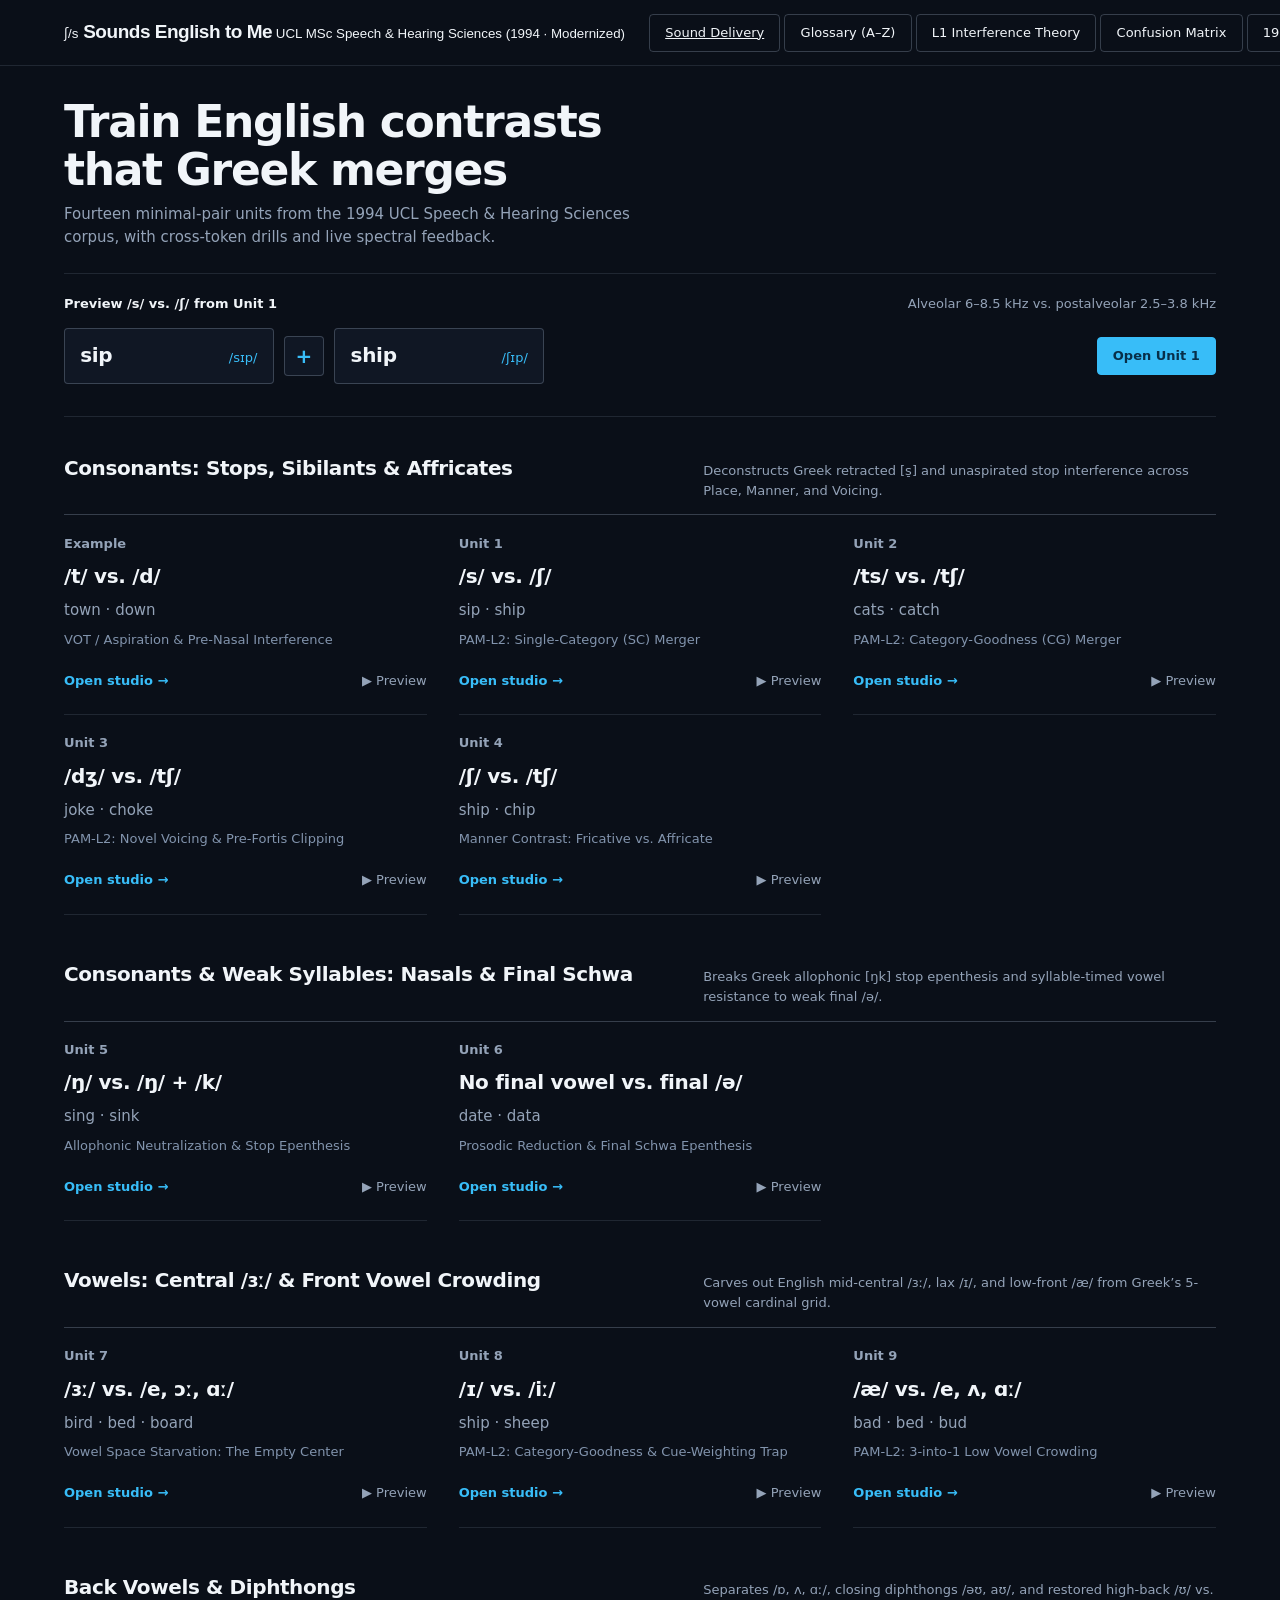
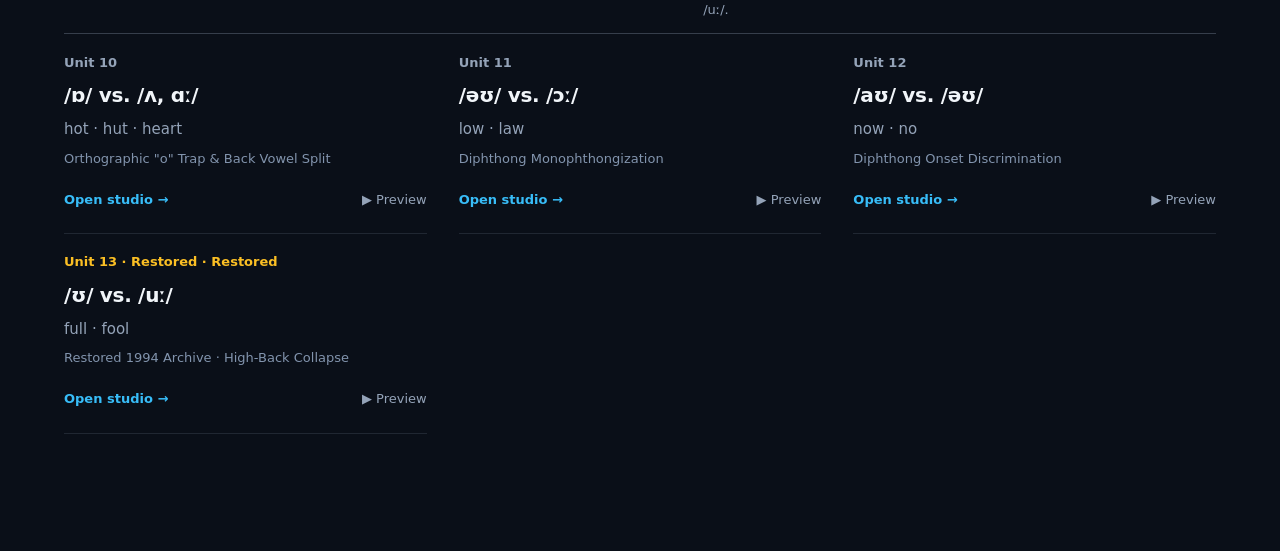
==== commit fb0ca550: "Add Sound Delivery junior listening game" ====
--- a/index.html
+++ b/index.html
@@ -3,12 +3,12 @@
 <head>
   <meta charset="UTF-8" />
   <meta name="viewport" content="width=device-width, initial-scale=1.0" />
-  <title>Sounds English to Me | Phonetic Minimal-Pair Studio</title>
+  <title>Sounds English to Me — Phonetic Minimal-Pair Studio</title>
   <meta
     name="description"
-    content="Modernized 1994 UCL MSc Speech & Hearing Sciences minimal-pair phonetic training studio for Greek learners of English, with cross-token drills and live spectral feedback."
+    content="Modernized 1994 UCL MSc Speech & Hearing Sciences minimal-pair phonetic training app for Greek learners of English, featuring HVPT drills and live spectral biofeedback."
   />
-  <meta name="theme-color" content="#0a0f18" />
+  <meta name="theme-color" content="#0b1120" />
   <meta name="apple-mobile-web-app-capable" content="yes" />
   <meta name="apple-mobile-web-app-status-bar-style" content="black-translucent" />
   <link rel="icon" type="image/png" sizes="192x192" href="./icons/icon-192.png" />
@@ -17,22 +17,25 @@
   <link rel="stylesheet" href="./styles.css" />
 </head>
 <body>
-  <header class="app-header" id="app-header">
+  <header class="app-header">
     <div class="header-inner">
-      <button class="brand-btn" id="btn-home" title="Return to contents">
-        <span class="brand-slash" aria-hidden="true">/</span>
-        <span class="brand-title">Sounds English to Me</span>
+      <button class="brand-btn" id="btn-home" title="Return to Contents">
+        <span class="brand-mark" aria-hidden="true">ʃ/s</span>
+        <span>
+          <span class="brand-title">Sounds English to Me</span>
+          <span class="brand-sub">UCL MSc Speech &amp; Hearing Sciences (1994 · Modernized)</span>
+        </span>
       </button>
 
       <nav class="header-actions" aria-label="Application utilities">
-        <button class="nav-link nav-link-accent" id="btn-install-pwa" hidden>Install app</button>
-        <button class="nav-link" id="btn-open-glossary">Glossary (A–Z)</button>
-        <button class="nav-link" id="btn-open-theory">L1 theory</button>
-        <button class="nav-link" id="btn-open-stats">Confusion matrix</button>
-        <button class="nav-link" id="btn-open-credits">1994 credits</button>
-        <button class="nav-link" id="btn-open-help">Help</button>
-        <span class="nav-divider" aria-hidden="true"></span>
-        <button class="nav-link" id="btn-theme">Light mode</button>
+        <button class="btn btn-sm btn-primary" id="btn-install-pwa" hidden>⬇ Install App</button>
+        <a class="btn btn-sm" href="./game.html">Sound Delivery</a>
+        <button class="btn btn-sm" id="btn-open-glossary">Glossary (A–Z)</button>
+        <button class="btn btn-sm" id="btn-open-theory">L1 Interference Theory</button>
+        <button class="btn btn-sm" id="btn-open-stats">Confusion Matrix</button>
+        <button class="btn btn-sm" id="btn-open-credits">1994 Credits</button>
+        <button class="btn btn-sm" id="btn-open-help">Help</button>
+        <button class="btn btn-sm btn-ghost" id="btn-theme">Light Mode</button>
       </nav>
     </div>
   </header>
@@ -43,15 +46,15 @@
 
   <aside id="coach-toast" class="coach-toast" hidden aria-live="polite">
     <div id="coach-toast-text"></div>
-    <button class="nav-link" id="btn-dismiss-coach" aria-label="Dismiss tip">✕</button>
+    <button class="btn btn-sm btn-ghost" id="btn-dismiss-coach" aria-label="Dismiss tip">✕</button>
   </aside>
 
   <!-- 1994 Credits & Provenance Dialog -->
   <dialog id="credits-dialog" class="app-dialog" aria-labelledby="credits-title">
     <div class="dialog-head">
-      <h2 id="credits-title">1994 credits and UCL MSc provenance</h2>
+      <h2 id="credits-title">1994 Credits &amp; UCL MSc Provenance</h2>
       <form method="dialog">
-        <button class="nav-link" aria-label="Close credits">✕ Close</button>
+        <button class="btn btn-sm btn-ghost" aria-label="Close credits">✕ Close</button>
       </form>
     </div>
     <div class="dialog-body" id="credits-content"></div>
@@ -60,65 +63,67 @@
   <!-- L1 Greek Interference & HVPT Theory Dialog -->
   <dialog id="theory-dialog" class="app-dialog" aria-labelledby="theory-title">
     <div class="dialog-head">
-      <h2 id="theory-title">Mother tongue (L1) interference and HVPT theory</h2>
+      <h2 id="theory-title">Mother Tongue (L1) Interference &amp; HVPT Theory</h2>
       <form method="dialog">
-        <button class="nav-link" aria-label="Close theory guide">✕ Close</button>
+        <button class="btn btn-sm btn-ghost" aria-label="Close theory guide">✕ Close</button>
       </form>
     </div>
     <div class="dialog-body">
-      <p class="prose-block">
+      <p style="margin:0;">
         Adult L2 learners perceive foreign speech through the phonological grid of their native language (L1).
         Modern Greek has a symmetrical <strong>5-vowel system (/i, e, a, o, u/)</strong> and <strong>15 consonants</strong>,
         whereas Southern British English (RP) has <strong>20 vowels and 24 consonants</strong>.
       </p>
 
-      <section class="dialog-section is-trap">
-        <h3>1. Single-category merger: why Greek merges "sea" and "she" (PAM-L2)</h3>
+      <div class="interference-box is-trap">
+        <h4>1. Single-Category Merger: Why Greek Merges "Sea" and "She" (PAM-L2)</h4>
         <p>
           Standard Modern Greek has no postalveolar /ʃ/. Because Greek /s/ has no postalveolar competitor,
-          it is articulated as a retracted [s̠] with a spectral peak around 4.2–5.5 kHz, sitting right in the
+          it is articulated as a retracted [s̠] with a spectral peak around 4.2–5.5 kHz—sitting right in the
           acoustic middle between sharp English /s/ (6–8 kHz) and lip-rounded /ʃ/ (2.5–3.8 kHz).
           Both English sounds fall inside one Greek perceptual magnet.
         </p>
-      </section>
+      </div>
 
-      <section class="dialog-section">
-        <h3>2. Vowel space starvation and the "empty center"</h3>
+      <div class="interference-box">
+        <h4>2. Vowel Space Starvation &amp; "Empty Center"</h4>
         <p>
           Greek has no mid-central vowels (/ɜː, ə/) and no /ʌ/ (its only central vowel is open /a/),
           and lacks tense/lax pairs (/ɪ–iː/, /ʊ–uː/) and open-front /æ/.
           English /ɜː/ ("bird") scatters toward Greek /e, o, a/, while /æ, ʌ, ɑː/ crowd into Greek /a/.
         </p>
-      </section>
+      </div>
 
-      <section class="dialog-section is-tip">
-        <h3>3. How this studio breaks L1 magnets (SLM-r and HVPT)</h3>
-        <ul class="dialog-list">
-          <li><strong>Cross-token testing:</strong> Uses alternate 1994 recordings (*B.WAV, *C.WAV) so you learn abstract phoneme categories rather than memorizing one audio clip.</li>
-          <li><strong>Immediate contrastive replay:</strong> Mistakes trigger side-by-side playback within echoic memory.</li>
-          <li><strong>Spectral biofeedback:</strong> Real-time FFT and spectral centroid metering let your eyes inspect acoustic cues (such as 3 kHz vs. 7 kHz sibilants) while your ear recalibrates.</li>
-        </ul>
-      </section>
+      <div class="interference-box is-tip">
+        <h4>3. How This Modern Studio Breaks L1 Magnets (SLM-r &amp; HVPT)</h4>
+        <p>
+          <strong>Cross-Token Testing:</strong> Uses alternate 1994 recordings (*B.WAV, *C.WAV) so you learn
+          abstract phoneme categories rather than memorizing one audio clip.<br />
+          <strong>Immediate Contrastive Replay:</strong> Mistakes trigger side-by-side playback within echoic memory.<br />
+          <strong>Spectral Biofeedback:</strong> Real-time FFT &amp; spectral centroid metering lets your eyes see
+          acoustic cues (like 3 kHz vs. 7 kHz sibilants) while your ear recalibrates.
+        </p>
+      </div>
 
-      <section class="dialog-section">
-        <h3>4. Transcription convention</h3>
+      <div class="interference-box">
+        <h4>4. Transcription Convention</h4>
         <p>
           Transcriptions follow the standard British dictionary convention (J. C. Wells,
           <em>Longman Pronunciation Dictionary</em>; Jones &amp; Roach, <em>Cambridge English Pronouncing Dictionary</em>):
           <code>/e/</code> = DRESS (<em>bed</em>), <code>/eə/</code> = SQUARE (<em>chair</em>).
         </p>
-      </section>
+      </div>
     </div>
   </dialog>
 
   <!-- Confusion Matrix & Progress Dialog -->
   <dialog id="stats-dialog" class="app-dialog" aria-labelledby="stats-title">
     <div class="dialog-head">
-      <h2 id="stats-title">Perceptual confusion matrix and progress</h2>
-      <div class="dialog-head-actions">
-        <button class="nav-link" id="btn-reset-stats">Reset stats</button>
+      <h2 id="stats-title">Perceptual Confusion Matrix &amp; Progress</h2>
+      <div style="display:flex; gap:0.5rem;">
+        <button class="btn btn-sm" id="btn-reset-stats">Reset Stats</button>
         <form method="dialog">
-          <button class="nav-link" aria-label="Close stats">✕ Close</button>
+          <button class="btn btn-sm btn-ghost" aria-label="Close stats">✕ Close</button>
         </form>
       </div>
     </div>
@@ -128,23 +133,23 @@
   <!-- Help Dialog -->
   <dialog id="help-dialog" class="app-dialog" aria-labelledby="help-title">
     <div class="dialog-head">
-      <h2 id="help-title">How to use this studio</h2>
+      <h2 id="help-title">How to Use This Studio</h2>
       <form method="dialog">
-        <button class="nav-link" aria-label="Close help">✕ Close</button>
+        <button class="btn btn-sm btn-ghost" aria-label="Close help">✕ Close</button>
       </form>
     </div>
     <div class="dialog-body">
-      <p class="prose-block">
+      <p style="margin:0;">
         In the original 1994 ToolBook 3 guide: <em>"Click on any WORD button to listen to it or on a PLUS (+) button to hear a pair of words. Try to repeat what you are hearing."</em>
       </p>
-      <ul class="dialog-list">
-        <li><strong>Explore &amp; contrast:</strong> Listen to individual words, click <strong>+</strong> for immediate minimal-pair playback, and inspect <em>Token B / Token C</em> alternate recordings where available.</li>
-        <li><strong>Identification test:</strong> Hear a target word and click the matching word (shortcuts: <kbd>1</kbd>, <kbd>2</kbd>, <kbd>3</kbd>, and <kbd>R</kbd> to replay).</li>
-        <li><strong>AX same / different:</strong> Judge whether two tokens belong to the same phonemic word or contrasting words (shortcuts: <kbd>1</kbd>/<kbd>S</kbd> for Same, <kbd>2</kbd>/<kbd>D</kbd> for Different).</li>
-        <li><strong>Record &amp; compare:</strong> Record your own pronunciation and compare it on the spectrum meter and via sequential <em>Native → You → Native</em> playback.</li>
+      <ul style="margin:0; padding-left:1.25rem; display:grid; gap:0.4rem; font-size:0.9rem;">
+        <li><strong>1. Explore &amp; Contrast:</strong> Listen to individual words, click <strong>+</strong> for immediate minimal-pair playback, and inspect <em>Token B / Token C</em> alternate recordings where available.</li>
+        <li><strong>2. Identification Test:</strong> Hear a target word and click the matching word (shortcuts: <kbd>1</kbd>, <kbd>2</kbd>, <kbd>3</kbd>, and <kbd>R</kbd> to replay).</li>
+        <li><strong>3. AX Same / Different:</strong> Judge whether two tokens belong to the same phonemic word or contrasting words (shortcuts: <kbd>1</kbd>/<kbd>S</kbd> for Same, <kbd>2</kbd>/<kbd>D</kbd> for Different).</li>
+        <li><strong>4. Record &amp; Compare:</strong> Record your own pronunciation and compare it on the Spectrum Meter and via sequential <em>Native → You → Native</em> playback.</li>
       </ul>
-      <div class="dialog-footer-action">
-        <button class="btn" id="btn-play-okey">▶ Play 1994 help "OK" audio (OKEY.WAV)</button>
+      <div>
+        <button class="btn btn-sm" id="btn-play-okey">▶ Play 1994 Help "OK" Button (OKEY.WAV)</button>
       </div>
     </div>
   </dialog>
@@ -152,3 +157,4 @@
   <script type="module" src="./js/app.js"></script>
 </body>
 </html>
+
